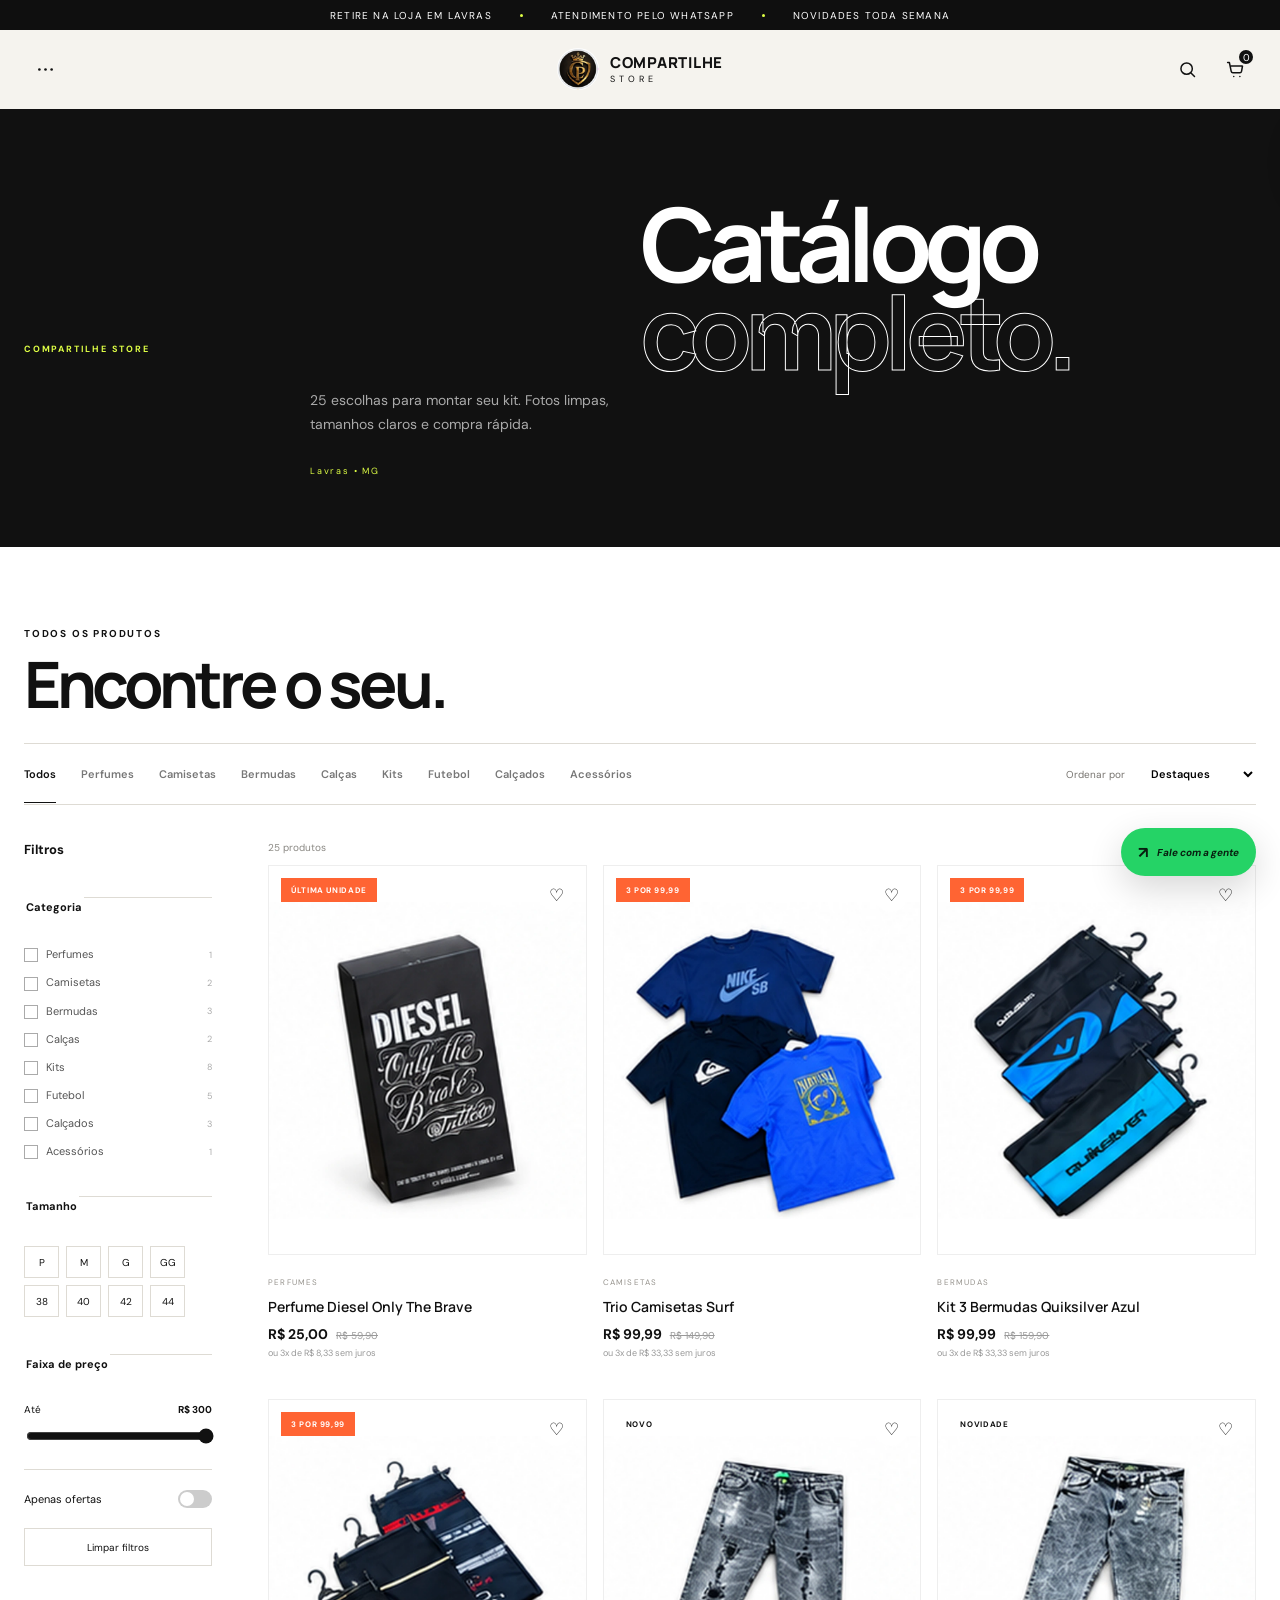
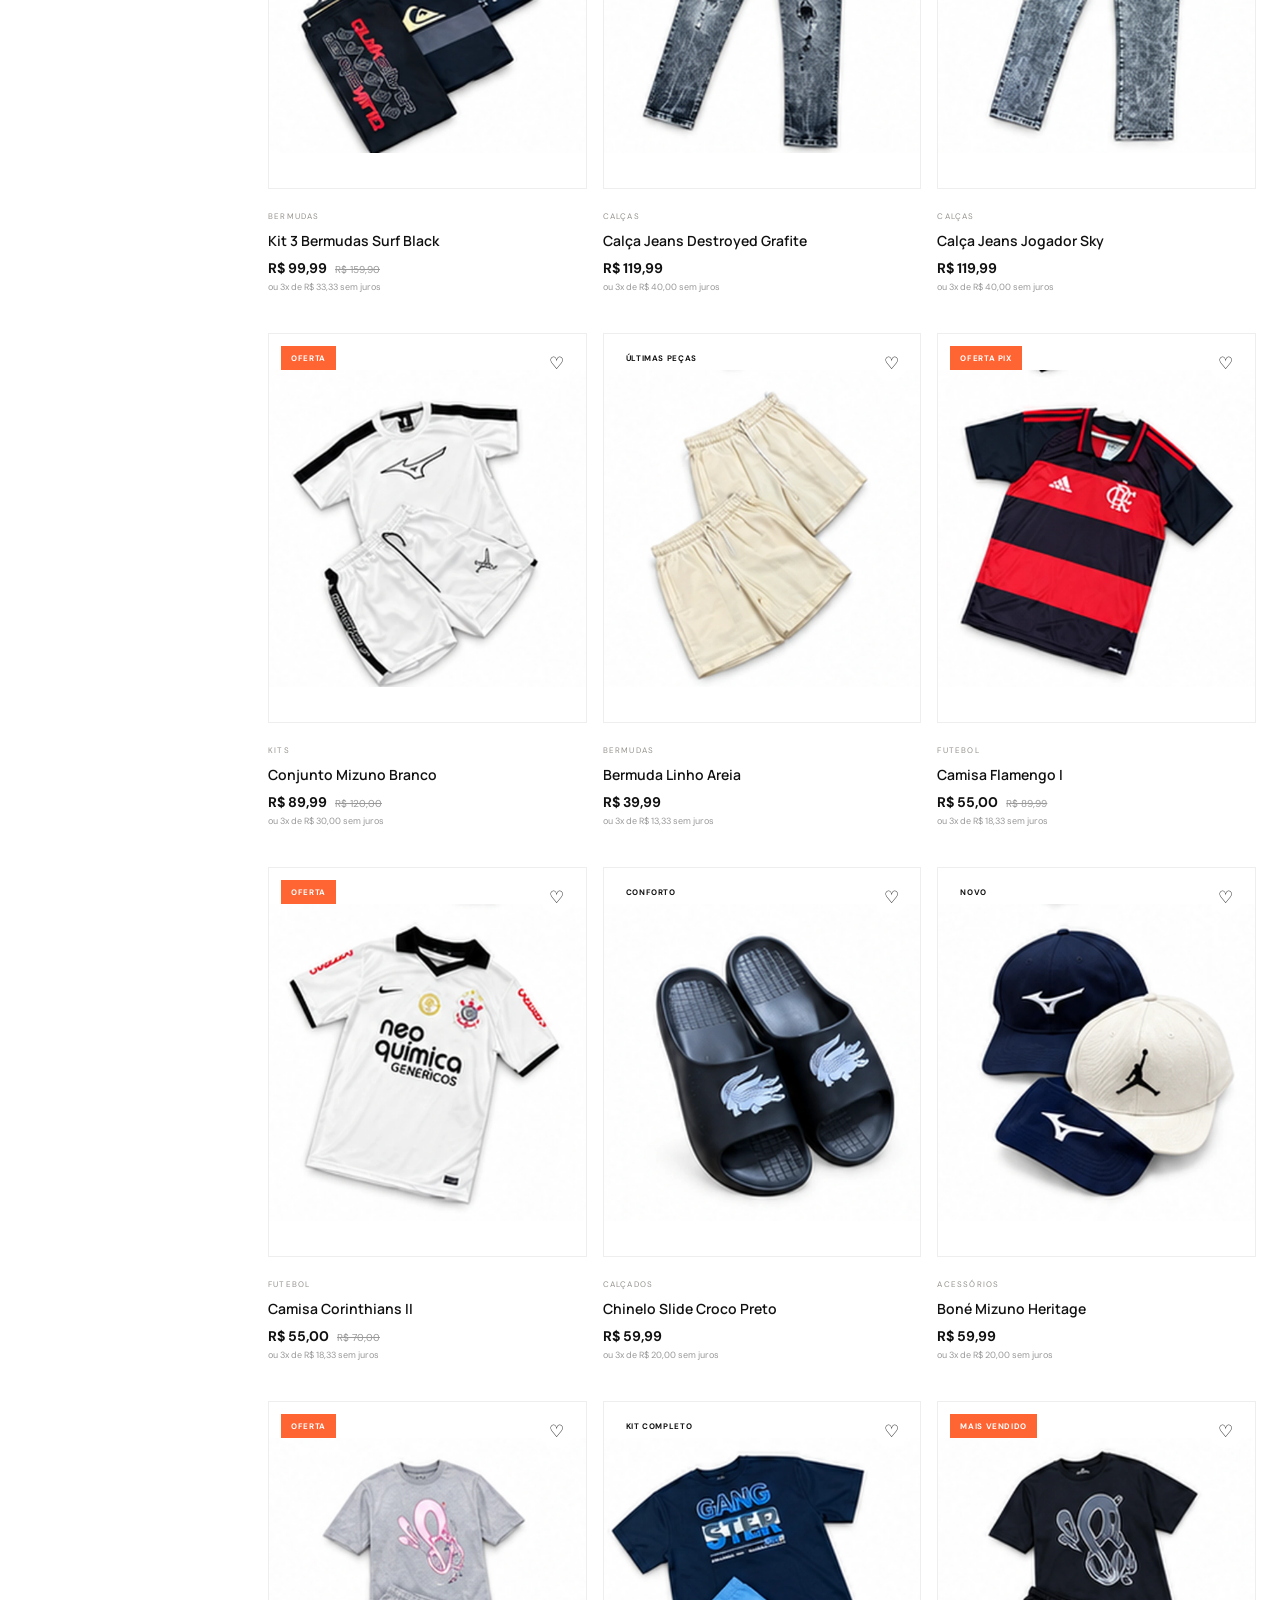
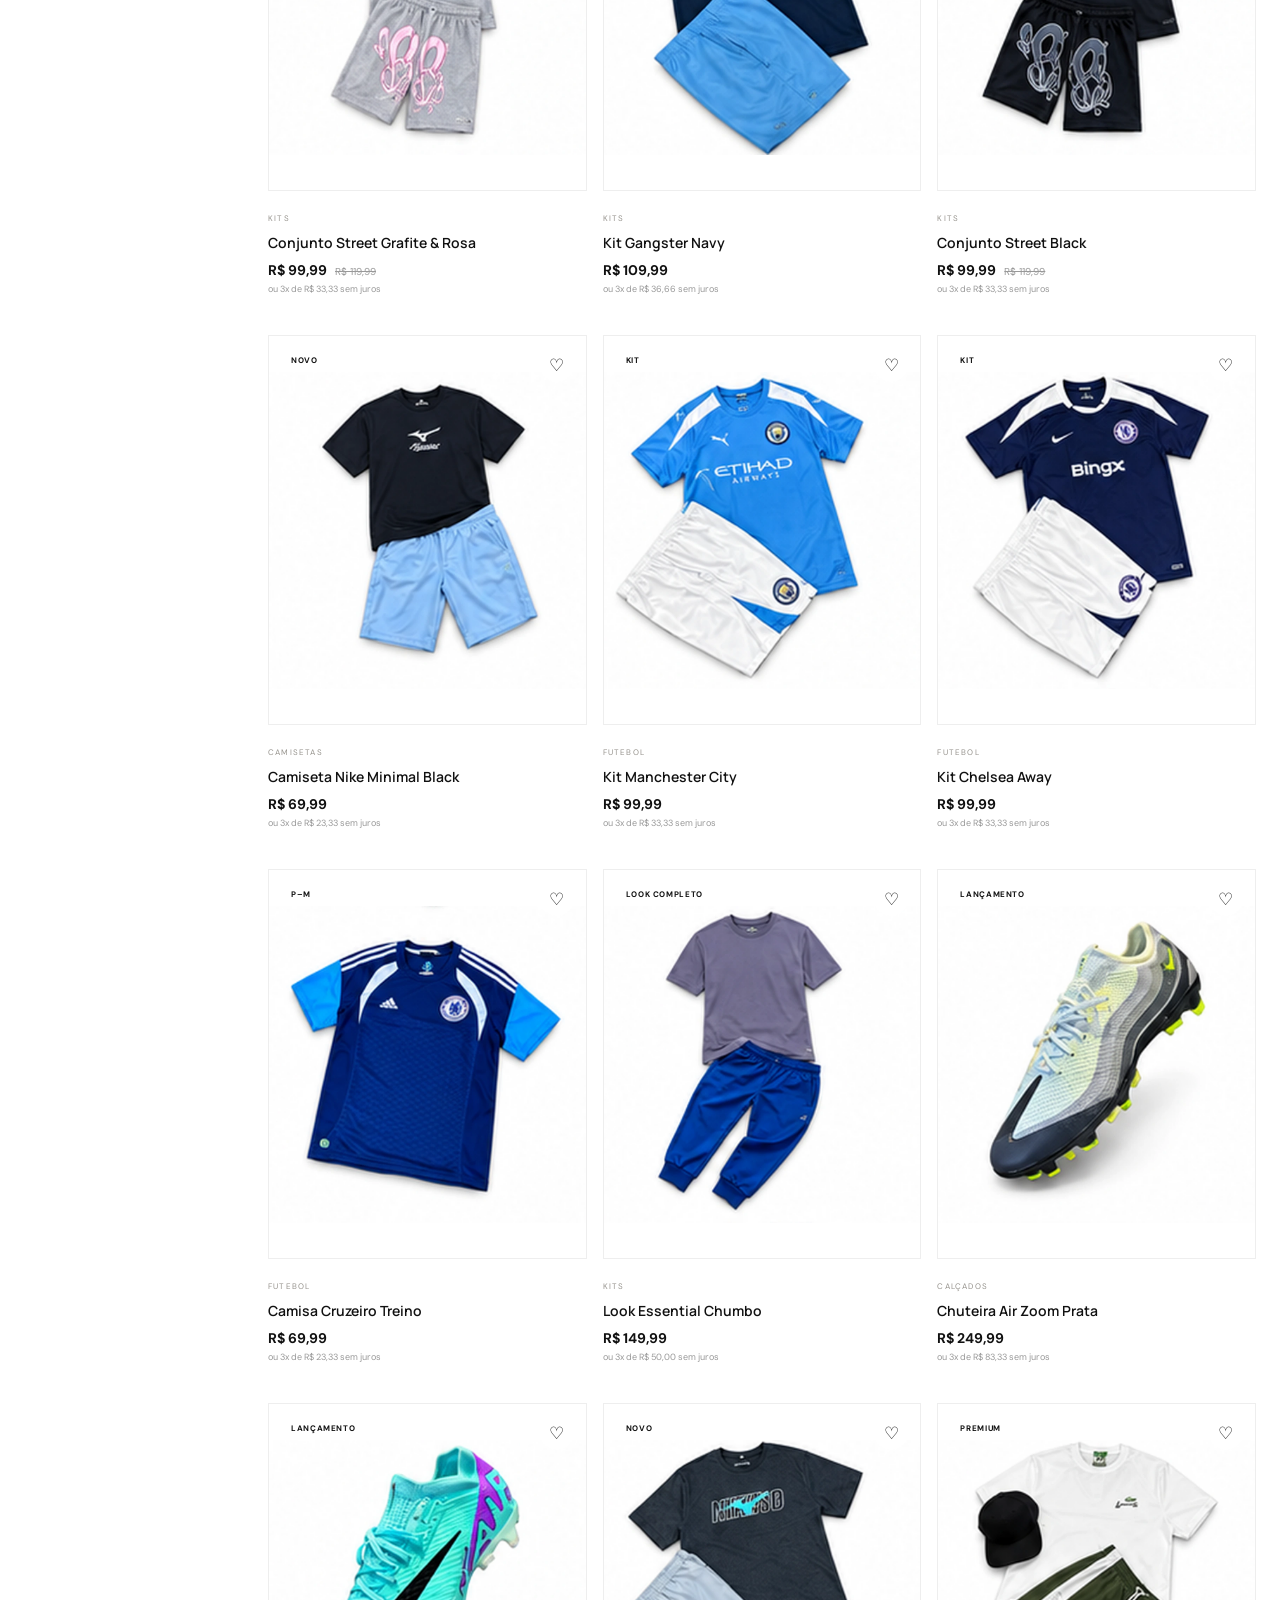
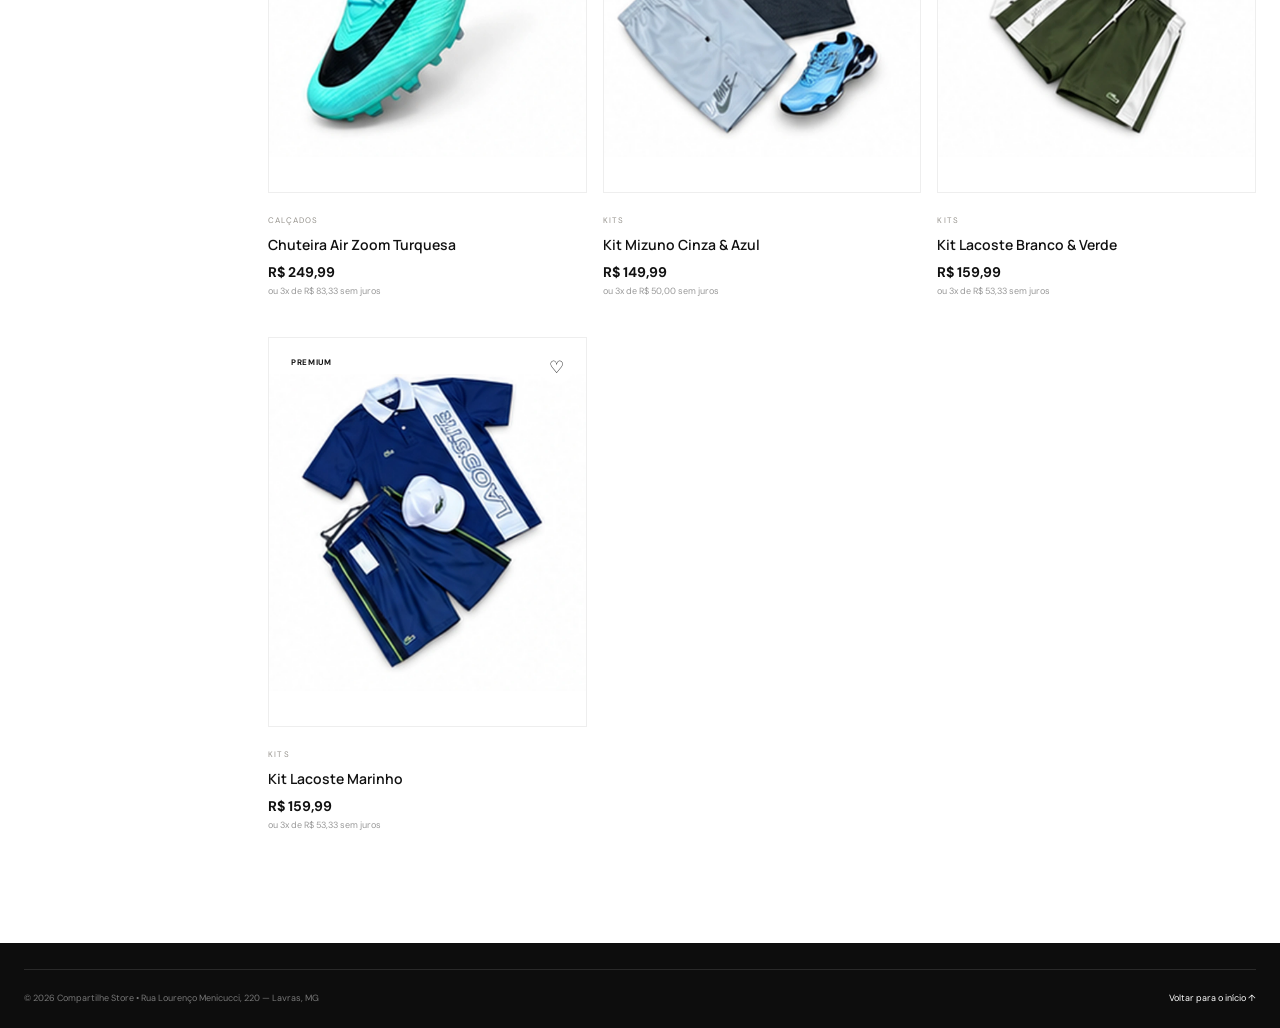
==== catalogo.html @ c838fae8 "Improve store category photography and checkout" ====
<!doctype html>
<html lang="pt-BR">
<head>
  <meta charset="UTF-8">
  <meta name="viewport" content="width=device-width, initial-scale=1.0">
  <meta name="description" content="Catálogo completo da Compartilhe Store — moda masculina em Lavras, MG.">
  <meta name="theme-color" content="#111111">
  <title>Catálogo — Compartilhe Store</title>
  <link rel="icon" href="assets/logo.webp">
  <link rel="stylesheet" href="styles.css">
  <link rel="stylesheet" href="pages.css">
</head>
<body class="catalog-page">
  <div class="announcement"><div class="shell announcement__inner"><span>Retire na loja em Lavras</span><i></i><span>Atendimento pelo WhatsApp</span><i></i><span>Novidades toda semana</span></div></div>
  <header class="site-header" id="inicio">
    <div class="shell nav">
      <button class="icon-btn menu-btn" id="menuBtn" aria-label="Abrir menu"><svg class="dots-icon" viewBox="0 0 24 24"><circle cx="5" cy="12" r="1.5"/><circle cx="12" cy="12" r="1.5"/><circle cx="19" cy="12" r="1.5"/></svg></button>
      <a class="brand" href="index.html" aria-label="Compartilhe Store — início"><img src="assets/logo.webp" alt=""><span><b>COMPARTILHE</b><small>STORE</small></span></a>
      <div class="nav-actions"><button class="icon-btn search-toggle" id="searchToggle" aria-label="Buscar"><svg viewBox="0 0 24 24"><circle cx="11" cy="11" r="6.5"/><path d="m16 16 4 4"/></svg></button><button class="icon-btn cart-toggle" id="cartToggle" aria-label="Abrir carrinho"><svg viewBox="0 0 24 24"><path d="M3 4h2l2.1 10.2a2 2 0 0 0 2 1.6h7.8a2 2 0 0 0 2-1.6L20 8H7M10 20h.01M17 20h.01"/></svg><span class="cart-count" id="cartCount">0</span></button></div>
    </div>
    <div class="search-panel" id="searchPanel"><div class="shell search-panel__inner"><svg viewBox="0 0 24 24"><circle cx="11" cy="11" r="6.5"/><path d="m16 16 4 4"/></svg><input id="globalSearch" type="search" placeholder="O que você procura?" autocomplete="off" aria-label="Buscar produtos"><button id="closeSearch" aria-label="Fechar busca">ESC</button></div></div>
  </header>

  <main>
    <section class="catalog-hero">
      <div class="shell"><span class="eyebrow">COMPARTILHE STORE</span><h1>Catálogo<br><em>completo.</em></h1><div><p>25 escolhas para montar seu kit. Fotos limpas, tamanhos claros e compra rápida.</p><span>Lavras • MG</span></div></div>
    </section>

    <section class="section catalog" id="produtos">
      <div class="shell">
        <div class="section-heading catalog-heading"><div><span class="eyebrow">TODOS OS PRODUTOS</span><h2>Encontre o seu.</h2></div><button class="filter-mobile" id="filterMobile"><span>☷</span> Filtrar</button></div>
        <div class="catalog-toolbar"><div class="category-tabs" id="categoryTabs" role="tablist" aria-label="Filtrar por categoria"></div><label class="sort-label">Ordenar por<select id="sortSelect"><option value="featured">Destaques</option><option value="newest">Mais recentes</option><option value="price-low">Menor preço</option><option value="price-high">Maior preço</option><option value="name">Nome A–Z</option></select></label></div>
        <div class="catalog-layout">
          <aside class="filters" id="filters"><div class="filters__head"><b>Filtros</b><button id="closeFilters">×</button></div><fieldset><legend>Categoria</legend><div id="categoryChecks"></div></fieldset><fieldset><legend>Tamanho</legend><div class="size-filters" id="sizeFilters"></div></fieldset><fieldset><legend>Faixa de preço</legend><div class="price-row"><span>Até</span><output id="priceOutput">R$ 300</output></div><input type="range" id="priceRange" min="40" max="300" value="300" step="10"></fieldset><label class="switch-row"><span>Apenas ofertas</span><input type="checkbox" id="saleOnly"><i></i></label><button class="clear-filters" id="clearFilters">Limpar filtros</button></aside>
          <div class="products-area"><div class="results-row"><span id="resultCount">0 produtos</span><span id="activeFilterText">Todos os produtos</span></div><div class="product-grid" id="productGrid"></div><div class="empty-state" id="emptyState" hidden><span>◇</span><h3>Nenhum produto encontrado</h3><p>Tente remover um filtro ou buscar outro termo.</p><button class="btn btn--dark" id="emptyClear">Limpar filtros</button></div></div>
        </div>
      </div>
    </section>
  </main>

  <footer class="footer footer--compact"><div class="shell footer__bottom"><span>© 2026 Compartilhe Store • Rua Lourenço Menicucci, 220 — Lavras, MG</span><a href="index.html">Voltar para o início ↑</a></div></footer>
  <a class="whatsapp-float" href="https://wa.me/message/FGE5K6V6CN2TH1" target="_blank" rel="noreferrer" aria-label="Falar no WhatsApp"><span>↗</span><em>Fale com a gente</em></a>
  <button class="mobile-cart-bar" id="mobileCartBar"><span><b id="mobileCartCount">0 itens</b><small>Ver carrinho</small></span><strong id="mobileCartTotal">R$ 0,00</strong></button>

  <div class="overlay" id="overlay"></div>
  <aside class="cart-drawer" id="cartDrawer" aria-label="Carrinho de compras" aria-hidden="true"><div class="drawer-head"><div><span class="eyebrow">SEU CARRINHO</span><h2>Quase lá.</h2></div><button id="closeCart" aria-label="Fechar carrinho">×</button></div><div class="cart-items" id="cartItems"></div><div class="cart-empty" id="cartEmpty"><span>◇</span><h3>Seu carrinho está vazio</h3><p>Descubra o que acabou de chegar.</p><button class="btn btn--dark" id="keepShopping">Ver produtos</button></div><div class="cart-footer" id="cartFooter"><div class="free-shipping"><span>✓</span><p><b>Retirada grátis disponível</b><small>Combine o horário pelo WhatsApp</small></p></div><div class="subtotal"><span>Subtotal</span><b id="cartSubtotal">R$ 0,00</b></div><small>Frete e prazo calculados no checkout.</small><button class="btn btn--whatsapp" id="checkoutButton">Ir para checkout seguro <span>→</span></button><button class="continue-shopping" id="continueShopping">Continuar comprando</button></div></aside>
  <section class="product-modal" id="productModal" role="dialog" aria-modal="true" aria-hidden="true" aria-labelledby="modalProductName"><button class="modal-close" id="modalClose" aria-label="Fechar">×</button><div class="modal-product-image"><img id="modalImage" src="" alt=""><span id="modalBadge"></span></div><div class="modal-product-info"><span class="eyebrow" id="modalCategory"></span><h2 id="modalProductName"></h2><div class="modal-rating">★★★★★ <span>5.0 • produto da loja</span></div><div class="modal-price"><b id="modalPrice"></b><del id="modalOldPrice"></del><span id="modalInstallments"></span></div><p id="modalDescription"></p><div class="option-block"><div><b>Escolha o tamanho</b><button id="sizeGuide">Guia de tamanhos</button></div><div class="size-options" id="modalSizes"></div></div><div class="modal-actions"><button class="btn btn--dark" id="modalAdd">Adicionar ao carrinho</button><button class="modal-whatsapp" id="modalWhatsapp" aria-label="Perguntar no WhatsApp">WA</button></div><div class="modal-benefits"><span>✓ Retirada na loja</span><span>◇ Compra segura</span></div></div></section>
  <nav class="mobile-menu" id="mobileMenu" aria-hidden="true"><div class="mobile-menu__head"><a class="brand" href="index.html"><img src="assets/logo.webp" alt=""><span><b>COMPARTILHE</b><small>STORE</small></span></a><button id="closeMenu">×</button></div><a href="index.html">Página inicial <span>→</span></a><a href="catalogo.html">Catálogo completo <span>→</span></a><a href="index.html#categorias">Categorias <span>→</span></a><a href="index.html#sobre">A loja <span>→</span></a><div><small>PRECISA DE AJUDA?</small><a href="https://wa.me/message/FGE5K6V6CN2TH1" target="_blank" rel="noreferrer">Chamar no WhatsApp ↗</a></div></nav>
  <div class="toast" id="toast" role="status" aria-live="polite"><span>✓</span><p><b>Produto adicionado</b><small id="toastText"></small></p></div>
  <script src="app.js"></script>
</body>
</html>
---- styles.css ----
@import url('https://fonts.googleapis.com/css2?family=DM+Sans:wght@400;500;600;700&family=Manrope:wght@400;500;600;700;800&display=swap');

:root{--ink:#111;--paper:#f5f3ee;--white:#fff;--muted:#77746f;--line:#dedbd4;--lime:#dfff45;--green:#173e2b;--orange:#ff6433;--radius:2px;--shell:min(1280px,calc(100% - 48px));--font:'DM Sans',Arial,sans-serif;--display:'Manrope',Arial,sans-serif}
*{box-sizing:border-box}html{scroll-behavior:smooth;scroll-padding-top:90px}body{margin:0;background:var(--paper);color:var(--ink);font-family:var(--font);-webkit-font-smoothing:antialiased}body.locked{overflow:hidden}button,input,select{font:inherit}button,a{color:inherit}button{cursor:pointer}.shell{width:var(--shell);margin-inline:auto}.announcement{height:30px;background:#0f0f0f;color:#fff;font-size:10px;letter-spacing:.12em;text-transform:uppercase}.announcement__inner{height:100%;display:flex;justify-content:center;align-items:center;gap:28px}.announcement i{width:3px;height:3px;border-radius:50%;background:var(--lime)}.site-header{position:sticky;top:0;z-index:40;background:rgba(245,243,238,.95);backdrop-filter:blur(16px);border-bottom:1px solid transparent;transition:.25s}.site-header.scrolled{border-color:var(--line)}.nav{height:78px;display:grid;grid-template-columns:auto 1fr auto;align-items:center;gap:50px}.brand{display:flex;align-items:center;gap:11px;text-decoration:none}.brand img{width:42px;height:42px;border-radius:50%;object-fit:cover}.brand span{display:flex;flex-direction:column;line-height:1}.brand b{font:800 15px/1 var(--display);letter-spacing:.05em}.brand small{font-size:9px;letter-spacing:.45em;margin-top:5px}.desktop-nav{display:flex;justify-content:center;gap:38px}.desktop-nav a{font-size:13px;font-weight:600;text-decoration:none;position:relative}.desktop-nav a:after{content:"";position:absolute;left:0;right:100%;bottom:-8px;height:1px;background:var(--ink);transition:.2s}.desktop-nav a:hover:after{right:0}.nav-actions{display:flex;gap:6px}.icon-btn{width:42px;height:42px;display:grid;place-items:center;border:0;background:transparent;position:relative}.icon-btn svg,.search-panel svg{width:21px;height:21px;fill:none;stroke:currentColor;stroke-width:1.7;stroke-linecap:round;stroke-linejoin:round}.menu-btn{display:none}.cart-count{position:absolute;right:1px;top:0;min-width:18px;height:18px;border-radius:50%;background:var(--ink);color:#fff;font-size:10px;display:grid;place-items:center;border:2px solid var(--paper)}.search-panel{position:absolute;top:100%;left:0;right:0;background:var(--paper);border-block:1px solid var(--line);transform:translateY(-15px);opacity:0;visibility:hidden;transition:.2s}.search-panel.open{transform:none;opacity:1;visibility:visible}.search-panel__inner{height:76px;display:flex;align-items:center;gap:16px}.search-panel input{flex:1;border:0;background:transparent;font:500 18px var(--display);outline:0}.search-panel button{border:0;background:transparent;color:var(--muted);font-size:10px}.hero{min-height:690px;padding:56px 0 64px;overflow:hidden}.hero__grid{display:grid;grid-template-columns:.9fr 1.1fr;align-items:center;min-height:570px;gap:72px}.eyebrow{display:block;font-size:10px;font-weight:700;letter-spacing:.18em;text-transform:uppercase;margin-bottom:20px}.hero h1,.section-heading h2,.promo-card h2,.editorial h2,.faq-intro h2,.newsletter h2{font:700 clamp(48px,6vw,88px)/.93 var(--display);letter-spacing:-.065em;margin:0}.hero h1 em,.editorial h2 em{font-style:normal;color:transparent;-webkit-text-stroke:1.5px var(--ink)}.hero__copy>p{font-size:17px;line-height:1.65;max-width:470px;color:#53514c;margin:30px 0}.hero__actions{display:flex;align-items:center;gap:28px}.btn{min-height:52px;border:0;padding:0 24px;display:inline-flex;align-items:center;justify-content:center;gap:22px;text-decoration:none;font-size:12px;font-weight:700;letter-spacing:.04em}.btn--dark{background:var(--ink);color:#fff}.btn--dark:hover{background:#2c2c2c}.btn--light{background:#fff;color:var(--ink)}.text-link{font-size:12px;font-weight:700;text-decoration:none;border-bottom:1px solid var(--ink);padding-bottom:4px}.text-link span{margin-left:12px}.hero__proof{display:flex;align-items:center;gap:14px;margin-top:42px}.avatars{display:flex}.avatars span{width:34px;height:34px;border-radius:50%;background:#222;color:#fff;border:2px solid var(--paper);margin-left:-8px;display:grid;place-items:center;font-size:8px}.avatars span:first-child{margin:0;background:#687d56}.avatars span:nth-child(2){background:#ae6d54}.hero__proof>div:last-child{display:flex;flex-direction:column}.hero__proof b{font-size:11px}.hero__proof small{font-size:10px;color:var(--muted);margin-top:3px}.hero__visual{height:570px;position:relative;background:#d9d5cc}.hero__image{position:absolute;inset:0;overflow:hidden}.hero__image:after{content:"";position:absolute;inset:0;background:linear-gradient(90deg,transparent 60%,rgba(0,0,0,.16))}.hero__image img{width:100%;height:100%;object-fit:cover;object-position:center 25%;transition:transform .7s}.hero__visual:hover img{transform:scale(1.025)}.hero__tag{position:absolute;top:25px;left:-32px;background:var(--lime);width:124px;height:124px;border-radius:50%;display:flex;flex-direction:column;justify-content:center;align-items:center;transform:rotate(-8deg);text-align:center}.hero__tag span{font-size:9px;text-transform:uppercase}.hero__tag b{font:800 12px/1.05 var(--display);margin-top:7px}.hero__card{position:absolute;right:-30px;bottom:38px;width:235px;padding:22px;background:rgba(17,17,17,.93);color:#fff;display:flex;flex-direction:column}.hero__card>span{font-size:8px;letter-spacing:.16em;color:var(--lime)}.hero__card b{font:700 16px var(--display);margin:11px 0 5px}.hero__card small{color:#aaa;font-size:10px}.hero__card button{border:0;background:transparent;color:#fff;text-align:left;padding:16px 0 0;font-size:10px}.hero__index{position:absolute;right:20px;top:25px;color:#fff;font-size:9px;letter-spacing:.12em}.benefits{background:#fff;border-block:1px solid var(--line)}.benefits__grid{display:grid;grid-template-columns:repeat(4,1fr)}.benefits article{display:flex;gap:14px;align-items:center;padding:25px 22px;border-right:1px solid var(--line)}.benefits article:first-child{border-left:1px solid var(--line)}.benefit-icon{width:34px;height:34px;border:1px solid #bbb;display:grid;place-items:center;border-radius:50%;font-size:13px}.benefits article div{display:flex;flex-direction:column}.benefits b{font-size:11px}.benefits small{font-size:10px;color:var(--muted);margin-top:4px}.section{padding:112px 0}.section-heading{display:flex;align-items:end;justify-content:space-between;margin-bottom:46px}.section-heading h2{font-size:clamp(44px,5vw,72px)}.section-heading .eyebrow{margin-bottom:14px}.section-heading>p{max-width:300px;color:var(--muted);font-size:13px;line-height:1.6}.category-grid{display:grid;grid-template-columns:1.35fr 1fr;grid-template-rows:290px 290px;gap:16px}.category-card{position:relative;border:0;padding:0;overflow:hidden;text-align:left;background:#ddd}.category-card--large{grid-row:1/3}.category-card:after{content:"";position:absolute;inset:0;background:linear-gradient(0deg,rgba(0,0,0,.65),transparent 58%)}.category-card img{width:100%;height:100%;object-fit:cover;transition:transform .6s}.category-card--large img{object-position:center 58%}.category-card:hover img{transform:scale(1.04)}.category-card span{position:absolute;z-index:1;left:26px;right:26px;bottom:24px;color:#fff;display:grid;grid-template-columns:1fr auto;align-items:end}.category-card small{grid-column:1/-1;font-size:9px;letter-spacing:.18em;margin-bottom:10px}.category-card b{font:700 25px var(--display);letter-spacing:-.04em}.category-card em{font-style:normal;font-size:10px;border-bottom:1px solid #fff;padding-bottom:3px}.catalog{background:#fff}.catalog-heading{margin-bottom:30px}.filter-mobile{display:none}.catalog-toolbar{display:flex;align-items:center;justify-content:space-between;border-block:1px solid var(--line);min-height:62px}.category-tabs{display:flex;gap:25px;overflow:auto}.category-tabs button{border:0;background:transparent;font-size:11px;font-weight:600;padding:22px 0;white-space:nowrap;position:relative;color:#777}.category-tabs button.active{color:var(--ink)}.category-tabs button.active:after{content:"";position:absolute;left:0;right:0;bottom:-1px;height:2px;background:var(--ink)}.sort-label{display:flex;align-items:center;gap:12px;font-size:10px;color:var(--muted);white-space:nowrap}.sort-label select{border:0;background:transparent;font-size:11px;font-weight:600;outline:0;padding:10px}.catalog-layout{display:grid;grid-template-columns:210px 1fr;gap:34px;margin-top:36px}.filters{padding-right:22px}.filters__head{display:flex;justify-content:space-between;align-items:center;margin-bottom:22px;font-size:13px}.filters__head button{display:none}.filters fieldset{border:0;border-top:1px solid var(--line);padding:20px 0;margin:0}.filters legend{padding-top:20px;font-size:11px;font-weight:700}.check-row{display:flex;align-items:center;justify-content:space-between;margin-top:13px;font-size:11px;color:#555;cursor:pointer}.check-row span:last-child{font-size:9px;color:#aaa}.check-row input{appearance:none;width:14px;height:14px;border:1px solid #aaa;margin:0 8px 0 0;vertical-align:middle;position:relative}.check-row input:checked{background:var(--ink);border-color:var(--ink)}.check-row input:checked:after{content:"✓";color:#fff;font-size:9px;position:absolute;left:2px;top:-1px}.size-filters{display:flex;flex-wrap:wrap;gap:7px;margin-top:13px}.size-filters button{width:35px;height:32px;border:1px solid var(--line);background:#fff;font-size:10px}.size-filters button.active{background:var(--ink);color:#fff;border-color:var(--ink)}.price-row{display:flex;justify-content:space-between;margin:12px 0 10px;font-size:10px}.price-row output{font-weight:700}.filters input[type=range]{width:100%;accent-color:var(--ink)}.switch-row{border-top:1px solid var(--line);padding:20px 0;display:flex;justify-content:space-between;align-items:center;font-size:11px}.switch-row input{display:none}.switch-row i{width:34px;height:18px;background:#ccc;border-radius:20px;position:relative;transition:.2s}.switch-row i:after{content:"";width:14px;height:14px;background:#fff;border-radius:50%;position:absolute;top:2px;left:2px;transition:.2s}.switch-row input:checked+i{background:var(--ink)}.switch-row input:checked+i:after{left:18px}.clear-filters{width:100%;height:38px;border:1px solid var(--line);background:#fff;font-size:10px}.results-row{height:24px;display:flex;justify-content:space-between;color:#8a8883;font-size:10px}.product-grid{display:grid;grid-template-columns:repeat(3,1fr);gap:40px 16px}.product-card{min-width:0}.product-media{height:390px;background:#eceae4;position:relative;overflow:hidden}.product-media img{width:100%;height:100%;object-fit:cover;transition:transform .55s}.product-card:hover .product-media img{transform:scale(1.035)}.product-badge{position:absolute;left:12px;top:12px;background:#fff;padding:7px 10px;font-size:8px;font-weight:700;letter-spacing:.08em}.product-badge.sale{background:var(--orange);color:#fff}.wishlist{position:absolute;right:12px;top:12px;width:34px;height:34px;border-radius:50%;border:0;background:rgba(255,255,255,.92);font-size:17px}.wishlist.active{background:var(--ink);color:#fff}.quick-add{position:absolute;left:12px;right:12px;bottom:12px;height:42px;border:0;background:rgba(17,17,17,.94);color:#fff;font-size:10px;font-weight:700;transform:translateY(60px);transition:.25s}.product-card:hover .quick-add,.quick-add:focus{transform:none}.product-info{padding-top:14px}.product-category{font-size:8px;letter-spacing:.15em;color:#96938d;text-transform:uppercase}.product-name{font:600 14px var(--display);margin:7px 0 9px}.product-price{display:flex;align-items:baseline;gap:8px}.product-price b{font-size:14px}.product-price del{font-size:10px;color:#999}.product-installments{display:block;color:#999;font-size:9px;margin-top:4px}.empty-state{text-align:center;padding:80px 20px}.empty-state>span{font-size:38px}.empty-state h3{font:700 24px var(--display);margin:15px 0 7px}.empty-state p{font-size:12px;color:var(--muted);margin-bottom:22px}.promo-section{background:#fff;padding:0 0 112px}.promo-card{min-height:540px;background:var(--green);color:#fff;display:grid;grid-template-columns:1.15fr .85fr;position:relative;overflow:hidden}.promo-card__image{overflow:hidden}.promo-card__image img{width:100%;height:100%;object-fit:cover;object-position:center 44%;filter:saturate(.85)}.promo-card__copy{padding:65px 55px;display:flex;flex-direction:column;align-items:flex-start;justify-content:center}.promo-card h2{font-size:66px}.promo-card__copy p{font-size:14px;line-height:1.6;color:#cad4cc;max-width:340px;margin:24px 0 28px}.promo-card__copy strong{color:#fff}.promo-card__stamp{position:absolute;right:35px;top:30px;width:118px;height:118px;border:1px solid rgba(255,255,255,.4);border-radius:50%;display:flex;align-items:center;justify-content:center;gap:6px;transform:rotate(9deg)}.promo-card__stamp b{font:800 44px var(--display)}.promo-card__stamp span{font-size:10px;font-weight:700;line-height:1.1}.editorial{background:var(--paper)}.editorial__grid{display:grid;grid-template-columns:1.05fr .95fr;gap:90px;align-items:center}.editorial__image{height:640px;position:relative}.editorial__image img{width:100%;height:100%;object-fit:cover}.editorial__image span{position:absolute;right:-30px;top:50%;background:var(--lime);font-size:9px;letter-spacing:.18em;padding:17px 25px;transform:rotate(90deg)}.editorial__copy{max-width:470px}.editorial h2{font-size:70px}.editorial__copy p{font-size:14px;line-height:1.8;color:#64615c;margin:28px 0 0}.editorial__copy .text-link{display:inline-block;margin-top:32px}.social-proof{background:#111;color:#fff;padding:110px 0}.section-heading--center{display:block;text-align:center}.section-heading--center h2{font-size:58px}.reviews{display:grid;grid-template-columns:repeat(3,1fr);gap:14px}.review{background:#eeeae2;color:#111;padding:34px;min-height:275px;display:flex;flex-direction:column;justify-content:space-between}.review--dark{background:#202020;color:#fff;border:1px solid #393939}.stars{font-size:11px;letter-spacing:.15em}.review p{font:500 17px/1.6 var(--display);letter-spacing:-.02em}.review>div:last-child{display:flex;align-items:center;gap:12px}.review>div:last-child>span{width:35px;height:35px;border-radius:50%;background:var(--lime);color:#111;display:grid;place-items:center;font-size:9px}.review b{font-size:10px;display:flex;flex-direction:column}.review small{font-weight:400;color:#888;margin-top:4px}.faq-grid{display:grid;grid-template-columns:.7fr 1.3fr;gap:120px}.faq-intro h2{font-size:58px}.faq-intro>p{font-size:13px;line-height:1.7;color:var(--muted);max-width:280px;margin:24px 0}.accordion details{border-top:1px solid var(--line);padding:0}.accordion details:last-child{border-bottom:1px solid var(--line)}.accordion summary{list-style:none;padding:23px 0;display:flex;justify-content:space-between;font:600 14px var(--display);cursor:pointer}.accordion summary::-webkit-details-marker{display:none}.accordion summary span{font-size:20px;font-weight:400;transition:.2s}.accordion details[open] summary span{transform:rotate(45deg)}.accordion p{margin:-5px 40px 24px 0;font-size:12px;line-height:1.75;color:var(--muted)}.newsletter{background:var(--lime);padding:72px 0}.newsletter__inner{display:grid;grid-template-columns:1fr 1fr;gap:120px;align-items:center}.newsletter h2{font-size:48px}.newsletter form label{font-size:10px;font-weight:700}.newsletter form>div{display:flex;border-bottom:1px solid var(--ink);margin-top:8px}.newsletter input{border:0;background:transparent;outline:0;flex:1;padding:15px 0;font-size:15px}.newsletter form button{border:0;background:transparent;font-size:24px}.newsletter form>small{font-size:9px;display:block;margin-top:11px}.footer{background:#0d0d0d;color:#fff;padding:75px 0 24px}.footer__grid{display:grid;grid-template-columns:1.6fr repeat(3,1fr);gap:60px}.brand--footer img{width:46px;height:46px}.footer__brand>p,.footer__grid>div>p{font-size:11px;line-height:1.7;color:#888;margin:22px 0}.social-links{display:flex;gap:8px}.social-links a{width:34px;height:34px;border:1px solid #444;border-radius:50%;display:grid;place-items:center;font-size:9px;text-decoration:none}.footer__grid>div:not(:first-child){display:flex;flex-direction:column;gap:13px}.footer__grid>div>b{font-size:9px;letter-spacing:.15em;color:#8e8e8e;margin-bottom:10px}.footer__grid>div>a{font-size:11px;color:#ddd;text-decoration:none}.footer-map{color:var(--lime)!important}.footer__bottom{border-top:1px solid #292929;margin-top:60px;padding-top:22px;display:flex;justify-content:space-between;font-size:9px;color:#777}.whatsapp-float{position:fixed;z-index:25;right:24px;bottom:24px;background:#25d366;color:#081f10;height:48px;border-radius:30px;text-decoration:none;display:flex;align-items:center;gap:9px;padding:0 17px;font-size:10px;font-weight:700;box-shadow:0 12px 35px rgba(0,0,0,.16)}.whatsapp-float span{font-size:16px}.mobile-cart-bar{display:none}.overlay{position:fixed;inset:0;background:rgba(0,0,0,.48);z-index:60;opacity:0;visibility:hidden;transition:.25s}.overlay.open{opacity:1;visibility:visible}.cart-drawer{position:fixed;right:0;top:0;bottom:0;width:min(450px,100%);background:var(--paper);z-index:70;transform:translateX(100%);transition:.35s ease;display:flex;flex-direction:column}.cart-drawer.open{transform:none}.drawer-head{padding:28px 30px;border-bottom:1px solid var(--line);display:flex;justify-content:space-between;align-items:start}.drawer-head .eyebrow{margin-bottom:8px}.drawer-head h2{font:700 30px var(--display);margin:0;letter-spacing:-.05em}.drawer-head button,.modal-close,.mobile-menu__head button{border:0;background:transparent;font-size:28px;font-weight:300}.cart-items{padding:10px 28px;overflow:auto;flex:1}.cart-item{display:grid;grid-template-columns:80px 1fr auto;gap:14px;padding:18px 0;border-bottom:1px solid var(--line)}.cart-item img{width:80px;height:100px;object-fit:cover}.cart-item-info{display:flex;flex-direction:column;align-items:flex-start}.cart-item-info b{font:600 12px var(--display)}.cart-item-info small{font-size:9px;color:var(--muted);margin:5px 0 12px}.qty{display:flex;border:1px solid var(--line);height:29px}.qty button{width:28px;border:0;background:transparent}.qty span{width:22px;display:grid;place-items:center;font-size:9px}.cart-item-price{display:flex;flex-direction:column;justify-content:space-between;align-items:end}.cart-item-price b{font-size:11px}.cart-item-price button{border:0;background:transparent;color:#999;font-size:9px;text-decoration:underline}.cart-footer{border-top:1px solid var(--line);padding:22px 28px}.free-shipping{display:flex;gap:10px;align-items:center;background:#e9eee8;padding:11px;margin-bottom:18px}.free-shipping>span{width:25px;height:25px;background:var(--green);color:#fff;border-radius:50%;display:grid;place-items:center;font-size:10px}.free-shipping p{margin:0;display:flex;flex-direction:column}.free-shipping b{font-size:9px}.free-shipping small{font-size:8px!important;margin-top:2px}.subtotal{display:flex;justify-content:space-between;align-items:center}.subtotal span{font-size:12px}.subtotal b{font:700 20px var(--display)}.cart-footer>small{display:block;color:#888;font-size:8px;margin:8px 0 16px}.btn--whatsapp{width:100%;background:#25d366;color:#0c2815}.continue-shopping{border:0;background:transparent;width:100%;padding:14px;font-size:9px;text-decoration:underline}.cart-empty{margin:auto;text-align:center;padding:40px}.cart-empty>span{font-size:40px}.cart-empty h3{font:700 22px var(--display);margin:18px 0 8px}.cart-empty p{font-size:11px;color:var(--muted);margin-bottom:22px}.cart-empty[hidden],.cart-footer[hidden]{display:none}.product-modal{position:fixed;z-index:75;left:50%;top:50%;width:min(940px,calc(100% - 40px));height:min(650px,calc(100vh - 40px));background:#fff;transform:translate(-50%,-46%) scale(.97);opacity:0;visibility:hidden;transition:.3s;display:grid;grid-template-columns:1.08fr .92fr;overflow:auto}.product-modal.open{transform:translate(-50%,-50%) scale(1);opacity:1;visibility:visible}.modal-close{position:absolute;right:14px;top:10px;z-index:2}.modal-product-image{position:relative;min-height:520px;background:#eee;overflow:hidden}.modal-product-image img{width:100%;height:100%;object-fit:cover}.modal-product-image>span{position:absolute;left:18px;top:18px;background:var(--orange);color:#fff;padding:8px 12px;font-size:8px;font-weight:700}.modal-product-info{padding:48px 40px;overflow:auto}.modal-product-info h2{font:700 32px/1.1 var(--display);letter-spacing:-.04em;margin:0 0 12px}.modal-rating{font-size:9px;letter-spacing:.1em}.modal-rating span{color:var(--muted);letter-spacing:0;margin-left:6px}.modal-price{margin:20px 0}.modal-price b{font:700 24px var(--display)}.modal-price del{font-size:11px;color:#999;margin-left:8px}.modal-price span{display:block;font-size:9px;color:#888;margin-top:4px}.modal-product-info>p{font-size:12px;line-height:1.65;color:#666}.option-block{border-top:1px solid var(--line);padding-top:20px;margin-top:22px}.option-block>div:first-child{display:flex;justify-content:space-between;font-size:10px}.option-block button{border:0;background:transparent;font-size:9px;text-decoration:underline}.size-options{display:flex;gap:7px;margin-top:12px}.size-options button{width:42px;height:38px;border:1px solid var(--line);background:#fff;text-decoration:none}.size-options button.active{background:var(--ink);color:#fff}.modal-actions{display:grid;grid-template-columns:1fr 48px;gap:8px;margin-top:25px}.modal-whatsapp{border:1px solid var(--line);background:#fff;font-size:9px}.modal-benefits{display:flex;justify-content:space-between;border-top:1px solid var(--line);margin-top:22px;padding-top:18px;font-size:8px;color:#777}.mobile-menu{display:none}.toast{position:fixed;z-index:90;top:120px;right:24px;background:#fff;padding:14px 18px;box-shadow:0 15px 45px rgba(0,0,0,.16);display:flex;align-items:center;gap:12px;transform:translateX(130%);transition:.3s}.toast.show{transform:none}.toast>span{width:28px;height:28px;background:var(--lime);border-radius:50%;display:grid;place-items:center}.toast p{margin:0;display:flex;flex-direction:column}.toast b{font-size:10px}.toast small{font-size:9px;color:#777;margin-top:3px}.reveal{opacity:0;transform:translateY(20px);transition:opacity .6s,transform .6s}.reveal.visible{opacity:1;transform:none}

@media(max-width:1050px){:root{--shell:min(100% - 32px,900px)}.hero__grid{gap:35px}.hero__card{right:16px}.desktop-nav{gap:22px}.product-grid{grid-template-columns:repeat(2,1fr)}.product-media{height:440px}.category-grid{grid-template-rows:240px 240px}.editorial__grid{gap:55px}.faq-grid{gap:60px}.footer__grid{grid-template-columns:1.3fr repeat(3,1fr);gap:30px}}
@media(max-width:760px){:root{--shell:calc(100% - 28px)}.announcement__inner span:nth-of-type(n+2),.announcement i{display:none}.nav{height:66px;grid-template-columns:auto 1fr auto;gap:10px}.menu-btn{display:grid}.brand{justify-self:center}.brand img{width:36px;height:36px}.brand b{font-size:12px}.brand small{font-size:7px}.desktop-nav,.search-toggle{display:none}.hero{padding:30px 0 38px}.hero__grid{grid-template-columns:1fr;gap:36px}.hero__copy{padding-top:12px}.hero h1{font-size:55px}.hero__copy>p{font-size:14px;margin:22px 0}.hero__actions{align-items:flex-start;flex-direction:column;gap:18px}.hero__proof{margin-top:28px}.hero__visual{height:500px}.hero__tag{left:-7px;top:18px;width:100px;height:100px}.hero__card{right:12px;bottom:15px;width:205px}.benefits__grid{grid-template-columns:1fr 1fr}.benefits article:nth-child(n){border:0;border-bottom:1px solid var(--line);padding:17px 8px}.benefits article:nth-child(odd){border-right:1px solid var(--line)}.benefits b{font-size:9px}.benefits small{font-size:8px}.section{padding:75px 0}.section-heading{display:block;margin-bottom:30px}.section-heading h2{font-size:46px}.section-heading>p{margin-top:12px}.category-grid{display:flex;overflow:auto;scroll-snap-type:x mandatory;margin-right:-14px;padding-right:14px}.category-card,.category-card--large{min-width:82vw;height:470px;scroll-snap-align:start}.category-card span{grid-template-columns:1fr}.category-card em{margin-top:13px;width:max-content}.catalog-heading{display:flex}.filter-mobile{display:block;border:1px solid var(--line);background:#fff;padding:0 14px;height:38px;font-size:10px}.catalog-toolbar{display:block}.category-tabs{gap:20px}.sort-label{justify-content:space-between;border-top:1px solid var(--line);height:48px}.catalog-layout{display:block;margin-top:24px}.filters{position:fixed;left:0;top:0;bottom:0;width:min(360px,90%);background:#fff;z-index:80;padding:24px;transform:translateX(-100%);transition:.3s;overflow:auto}.filters.open{transform:none}.filters__head button{display:block;border:0;background:transparent;font-size:24px}.product-grid{grid-template-columns:repeat(2,1fr);gap:28px 9px}.product-media{height:250px}.quick-add{transform:none;height:36px;font-size:9px}.product-name{font-size:12px}.promo-section{padding-bottom:75px}.promo-card{grid-template-columns:1fr;min-height:0}.promo-card__image{height:380px}.promo-card__copy{padding:45px 28px}.promo-card h2{font-size:52px}.promo-card__stamp{width:90px;height:90px;right:18px;top:18px}.promo-card__stamp b{font-size:34px}.editorial__grid{grid-template-columns:1fr;gap:42px}.editorial__image{height:520px}.editorial__image span{right:-22px}.editorial h2{font-size:54px}.social-proof{padding:75px 0}.section-heading--center h2{font-size:42px}.reviews{display:flex;overflow:auto;scroll-snap-type:x mandatory}.review{min-width:85vw;scroll-snap-align:start}.faq-grid{grid-template-columns:1fr;gap:40px}.newsletter{padding:60px 0}.newsletter__inner{grid-template-columns:1fr;gap:38px}.newsletter h2{font-size:40px}.footer__grid{grid-template-columns:1fr 1fr;gap:45px 20px}.footer__brand{grid-column:1/-1}.footer__bottom{display:block;line-height:2}.whatsapp-float{bottom:82px;right:14px;width:46px;padding:0;justify-content:center}.whatsapp-float em{display:none}.mobile-cart-bar{position:fixed;display:flex;z-index:35;left:12px;right:12px;bottom:12px;height:58px;border:0;background:var(--ink);color:#fff;padding:0 18px;justify-content:space-between;align-items:center;box-shadow:0 10px 30px rgba(0,0,0,.2);transform:translateY(90px);transition:.25s}.mobile-cart-bar.show{transform:none}.mobile-cart-bar>span{display:flex;flex-direction:column;align-items:flex-start}.mobile-cart-bar b{font-size:10px}.mobile-cart-bar small{font-size:8px;color:#aaa}.mobile-cart-bar strong{font-size:12px}.product-modal{width:calc(100% - 18px);height:calc(100vh - 18px);grid-template-columns:1fr}.modal-product-image{min-height:55vh}.modal-product-info{padding:32px 22px}.modal-product-info h2{font-size:27px}.mobile-menu{position:fixed;display:flex;flex-direction:column;left:0;top:0;bottom:0;width:min(360px,90%);background:var(--paper);z-index:75;padding:22px;transform:translateX(-100%);transition:.3s}.mobile-menu.open{transform:none}.mobile-menu__head{display:flex;justify-content:space-between;align-items:center;margin-bottom:35px}.mobile-menu>a{display:flex;justify-content:space-between;border-top:1px solid var(--line);padding:19px 0;font:600 18px var(--display);text-decoration:none}.mobile-menu>div:last-child{margin-top:auto;display:flex;flex-direction:column;gap:10px}.mobile-menu>div:last-child small{font-size:8px;color:var(--muted)}.mobile-menu>div:last-child a{font-size:12px;font-weight:700}.toast{top:85px;right:12px;left:12px}.search-panel{display:none}}
@media(max-width:390px){.hero h1{font-size:48px}.product-media{height:220px}.category-card,.category-card--large{height:420px}.footer__grid{grid-template-columns:1fr}.footer__brand{grid-column:auto}}
@media(prefers-reduced-motion:reduce){*{scroll-behavior:auto!important;transition:none!important}.reveal{opacity:1;transform:none}}

/* v2: central brand, menu trigger and clean catalog photography */
.nav{grid-template-columns:1fr auto 1fr;gap:24px}
.nav>.brand{grid-column:2;justify-self:center}
.nav-actions{grid-column:3;justify-self:end}
.menu-btn{display:grid;grid-column:1;justify-self:start}
.icon-btn .dots-icon{fill:currentColor;stroke:none}
.product-media{background:#fff;border:1px solid #eee}
.product-media img{object-fit:contain}
.modal-product-image{background:#fff}
.modal-product-image img{object-fit:contain}
.cart-item img{object-fit:contain;background:#fff}
.promo-card{background:var(--lime);color:var(--ink)}
.promo-card__image{background:#fff}
.promo-card__image img{object-fit:contain;object-position:center;filter:none}
.promo-card__copy p{color:#34342e}
.promo-card__copy strong{color:var(--ink)}
.promo-card__stamp{border-color:rgba(17,17,17,.4)}
.editorial__image img{object-fit:contain;object-position:center;background:#d7d3cc}
@media(max-width:760px){.nav{grid-template-columns:1fr auto 1fr;gap:10px}.product-media{background:#fff}}

/* Show full product cutouts without enlarging or cropping the source photos. */
.category-card{background:#fff}
.category-card img{object-fit:contain;padding:22px 26px 62px;transition:transform .45s}
.category-card--large img{object-position:center}
.category-card:hover img{transform:scale(1.025)}
.hero__copy .hero__card{position:relative;right:auto;bottom:auto;width:max-content;max-width:min(100%,250px);padding:13px 16px;margin-top:22px;background:#171717;color:#fff}
.hero__copy .hero__card b{font-size:14px;margin:7px 0 0}
.hero__copy .hero__card button{padding:9px 0 0;font-size:9px}
---- pages.css ----
.catalog-page{background:#fff}.catalog-page .catalog{padding-top:80px}.catalog-hero{background:var(--ink);color:#fff;padding:90px 0 70px}.catalog-hero>.shell{display:grid;grid-template-columns:1fr 1fr;align-items:end}.catalog-hero h1{font:700 clamp(62px,8vw,110px)/.86 var(--display);letter-spacing:-.075em;margin:0}.catalog-hero h1 em{font-style:normal;color:transparent;-webkit-text-stroke:1px #fff}.catalog-hero>.shell>div{justify-self:end;max-width:330px}.catalog-hero p{font-size:14px;line-height:1.7;color:#aaa}.catalog-hero div span{display:block;margin-top:28px;font-size:9px;letter-spacing:.2em;color:var(--lime)}.footer--compact{padding-top:26px}.footer--compact .footer__bottom{margin-top:0}.footer--compact a{color:#fff;text-decoration:none}
@media(max-width:760px){.catalog-hero{padding:60px 0 45px}.catalog-hero>.shell{grid-template-columns:1fr;gap:30px}.catalog-hero>.shell>div{justify-self:start}.catalog-hero h1{font-size:66px}.catalog-page .catalog{padding-top:55px}}
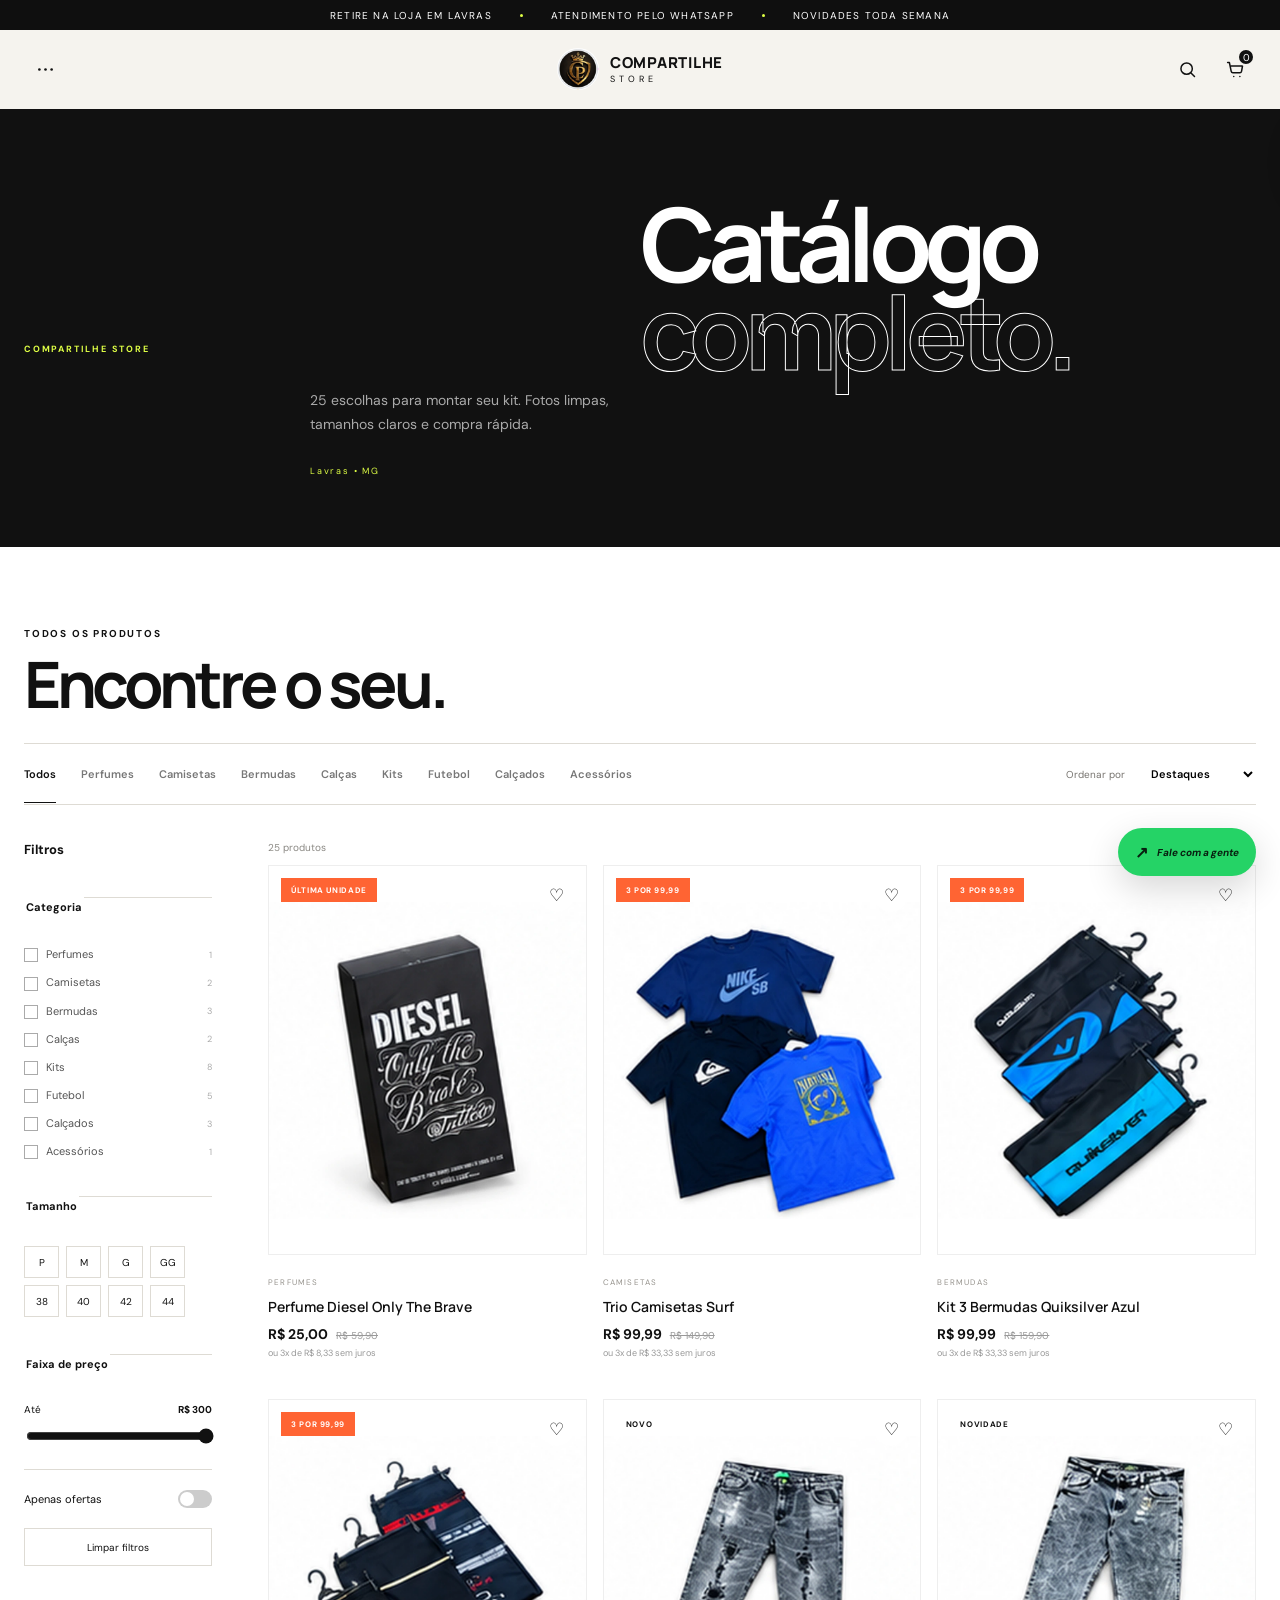
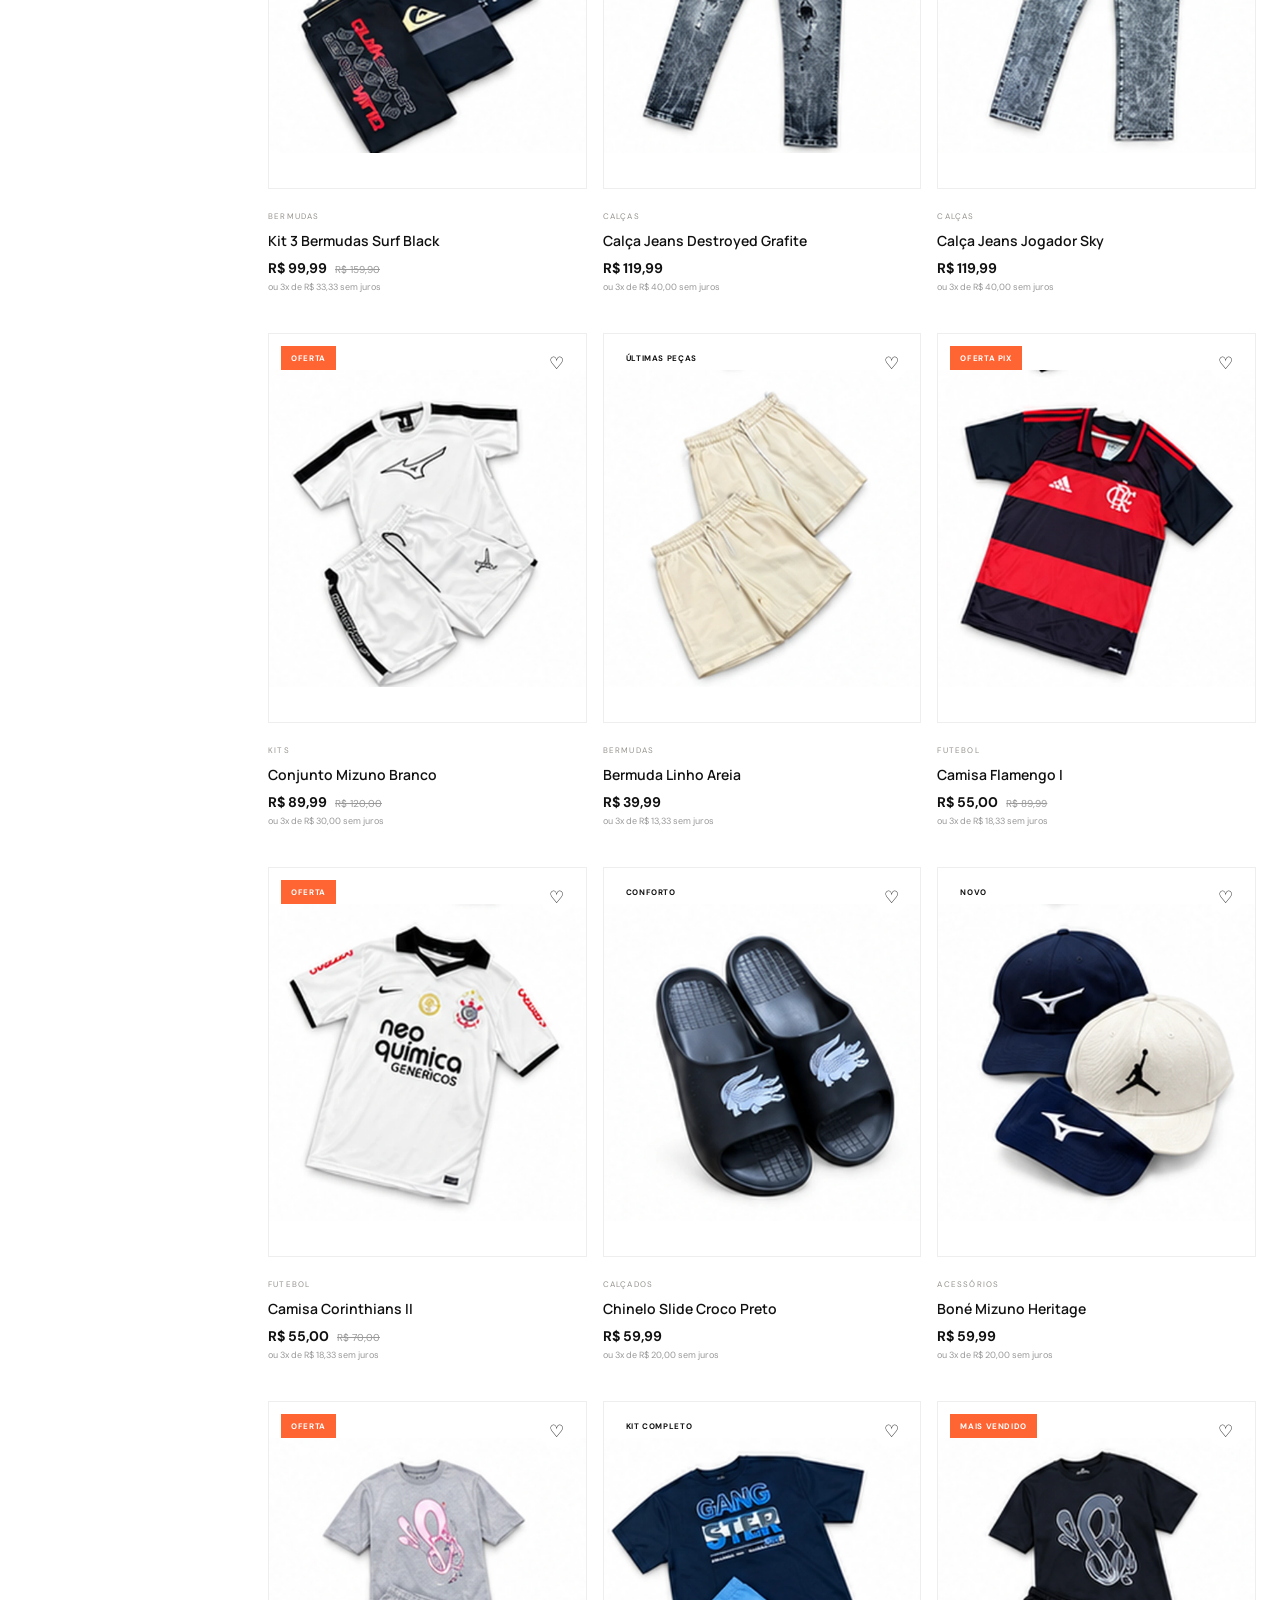
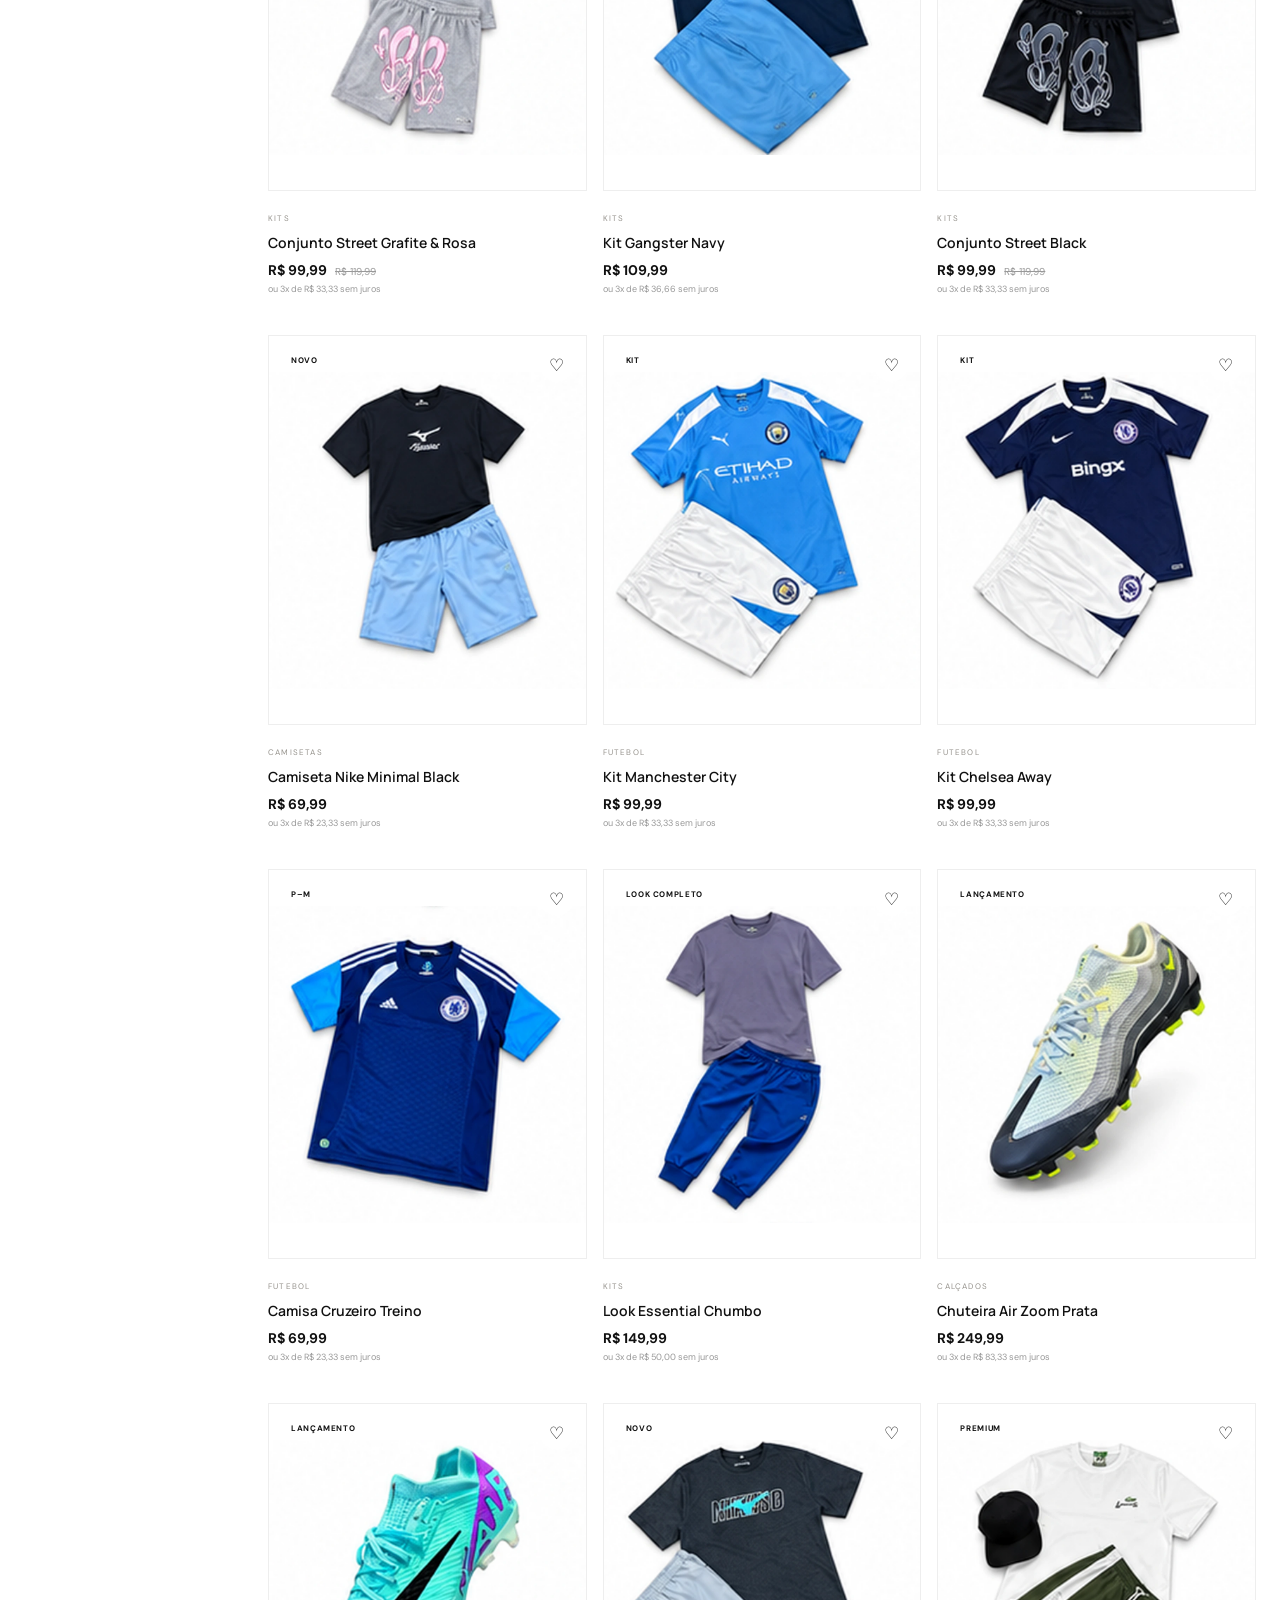
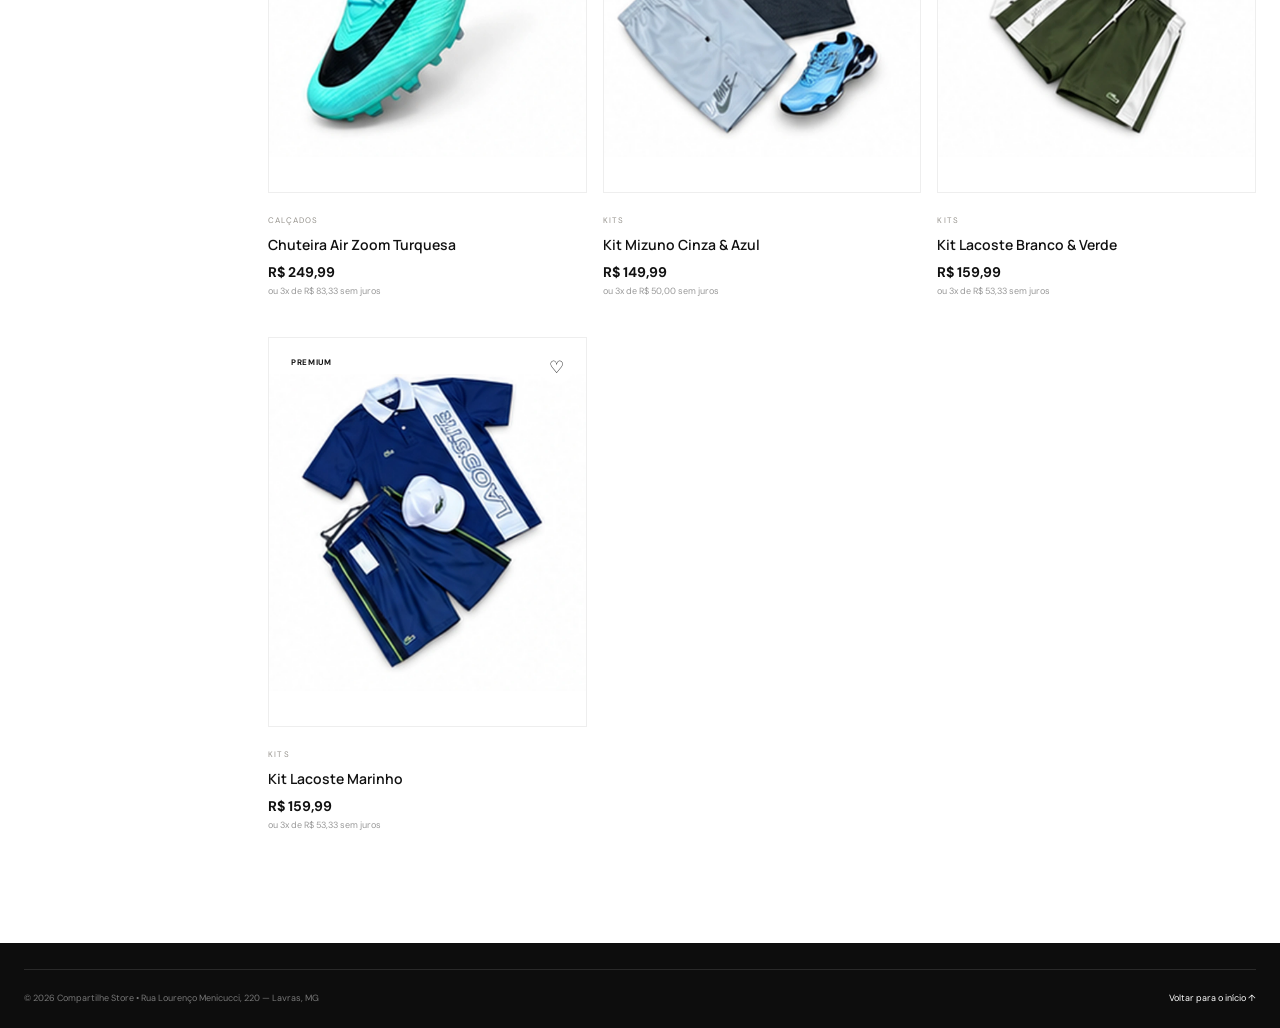
==== commit 0026b302: "Polish mobile arrows and responsive layouts" ====
--- a/catalogo.html
+++ b/catalogo.html
@@ -38,14 +38,14 @@
     </section>
   </main>
 
-  <footer class="footer footer--compact"><div class="shell footer__bottom"><span>© 2026 Compartilhe Store • Rua Lourenço Menicucci, 220 — Lavras, MG</span><a href="index.html">Voltar para o início ↑</a></div></footer>
-  <a class="whatsapp-float" href="https://wa.me/message/FGE5K6V6CN2TH1" target="_blank" rel="noreferrer" aria-label="Falar no WhatsApp"><span>↗</span><em>Fale com a gente</em></a>
+  <footer class="footer footer--compact"><div class="shell footer__bottom"><span>© 2026 Compartilhe Store • Rua Lourenço Menicucci, 220 — Lavras, MG</span><a href="index.html">Voltar para o início ↑︎</a></div></footer>
+  <a class="whatsapp-float" href="https://wa.me/message/FGE5K6V6CN2TH1" target="_blank" rel="noreferrer" aria-label="Falar no WhatsApp"><span>↗︎</span><em>Fale com a gente</em></a>
   <button class="mobile-cart-bar" id="mobileCartBar"><span><b id="mobileCartCount">0 itens</b><small>Ver carrinho</small></span><strong id="mobileCartTotal">R$ 0,00</strong></button>
 
   <div class="overlay" id="overlay"></div>
-  <aside class="cart-drawer" id="cartDrawer" aria-label="Carrinho de compras" aria-hidden="true"><div class="drawer-head"><div><span class="eyebrow">SEU CARRINHO</span><h2>Quase lá.</h2></div><button id="closeCart" aria-label="Fechar carrinho">×</button></div><div class="cart-items" id="cartItems"></div><div class="cart-empty" id="cartEmpty"><span>◇</span><h3>Seu carrinho está vazio</h3><p>Descubra o que acabou de chegar.</p><button class="btn btn--dark" id="keepShopping">Ver produtos</button></div><div class="cart-footer" id="cartFooter"><div class="free-shipping"><span>✓</span><p><b>Retirada grátis disponível</b><small>Combine o horário pelo WhatsApp</small></p></div><div class="subtotal"><span>Subtotal</span><b id="cartSubtotal">R$ 0,00</b></div><small>Frete e prazo calculados no checkout.</small><button class="btn btn--whatsapp" id="checkoutButton">Ir para checkout seguro <span>→</span></button><button class="continue-shopping" id="continueShopping">Continuar comprando</button></div></aside>
+  <aside class="cart-drawer" id="cartDrawer" aria-label="Carrinho de compras" aria-hidden="true"><div class="drawer-head"><div><span class="eyebrow">SEU CARRINHO</span><h2>Quase lá.</h2></div><button id="closeCart" aria-label="Fechar carrinho">×</button></div><div class="cart-items" id="cartItems"></div><div class="cart-empty" id="cartEmpty"><span>◇</span><h3>Seu carrinho está vazio</h3><p>Descubra o que acabou de chegar.</p><button class="btn btn--dark" id="keepShopping">Ver produtos</button></div><div class="cart-footer" id="cartFooter"><div class="free-shipping"><span>✓</span><p><b>Retirada grátis disponível</b><small>Combine o horário pelo WhatsApp</small></p></div><div class="subtotal"><span>Subtotal</span><b id="cartSubtotal">R$ 0,00</b></div><small>Frete e prazo calculados no checkout.</small><button class="btn btn--whatsapp" id="checkoutButton">Ir para checkout seguro <span>→︎</span></button><button class="continue-shopping" id="continueShopping">Continuar comprando</button></div></aside>
   <section class="product-modal" id="productModal" role="dialog" aria-modal="true" aria-hidden="true" aria-labelledby="modalProductName"><button class="modal-close" id="modalClose" aria-label="Fechar">×</button><div class="modal-product-image"><img id="modalImage" src="" alt=""><span id="modalBadge"></span></div><div class="modal-product-info"><span class="eyebrow" id="modalCategory"></span><h2 id="modalProductName"></h2><div class="modal-rating">★★★★★ <span>5.0 • produto da loja</span></div><div class="modal-price"><b id="modalPrice"></b><del id="modalOldPrice"></del><span id="modalInstallments"></span></div><p id="modalDescription"></p><div class="option-block"><div><b>Escolha o tamanho</b><button id="sizeGuide">Guia de tamanhos</button></div><div class="size-options" id="modalSizes"></div></div><div class="modal-actions"><button class="btn btn--dark" id="modalAdd">Adicionar ao carrinho</button><button class="modal-whatsapp" id="modalWhatsapp" aria-label="Perguntar no WhatsApp">WA</button></div><div class="modal-benefits"><span>✓ Retirada na loja</span><span>◇ Compra segura</span></div></div></section>
-  <nav class="mobile-menu" id="mobileMenu" aria-hidden="true"><div class="mobile-menu__head"><a class="brand" href="index.html"><img src="assets/logo.webp" alt=""><span><b>COMPARTILHE</b><small>STORE</small></span></a><button id="closeMenu">×</button></div><a href="index.html">Página inicial <span>→</span></a><a href="catalogo.html">Catálogo completo <span>→</span></a><a href="index.html#categorias">Categorias <span>→</span></a><a href="index.html#sobre">A loja <span>→</span></a><div><small>PRECISA DE AJUDA?</small><a href="https://wa.me/message/FGE5K6V6CN2TH1" target="_blank" rel="noreferrer">Chamar no WhatsApp ↗</a></div></nav>
+  <nav class="mobile-menu" id="mobileMenu" aria-hidden="true"><div class="mobile-menu__head"><a class="brand" href="index.html"><img src="assets/logo.webp" alt=""><span><b>COMPARTILHE</b><small>STORE</small></span></a><button id="closeMenu">×</button></div><a href="index.html">Página inicial <span>→︎</span></a><a href="catalogo.html">Catálogo completo <span>→︎</span></a><a href="index.html#categorias">Categorias <span>→︎</span></a><a href="index.html#sobre">A loja <span>→︎</span></a><div><small>PRECISA DE AJUDA?</small><a href="https://wa.me/message/FGE5K6V6CN2TH1" target="_blank" rel="noreferrer">Chamar no WhatsApp ↗︎</a></div></nav>
   <div class="toast" id="toast" role="status" aria-live="polite"><span>✓</span><p><b>Produto adicionado</b><small id="toastText"></small></p></div>
   <script src="app.js"></script>
 </body>
--- a/styles.css
+++ b/styles.css
@@ -36,3 +36,57 @@
 .hero__copy .hero__card{position:relative;right:auto;bottom:auto;width:max-content;max-width:min(100%,250px);padding:13px 16px;margin-top:22px;background:#171717;color:#fff}
 .hero__copy .hero__card b{font-size:14px;margin:7px 0 0}
 .hero__copy .hero__card button{padding:9px 0 0;font-size:9px}
+
+/* Keep directional marks in text presentation (not Apple emoji glyphs). */
+.text-link span,.whatsapp-float>span,.mobile-menu>a span,
+.delivery-tabs i,.summary-help>a{font-family:"Segoe UI Symbol",Arial,sans-serif;font-variant-emoji:text}
+
+/* Responsive finishing: preserve readable spacing and prevent sideways page drift. */
+html,body{max-width:100%;overflow-x:clip}
+body{font-variant-emoji:text}
+img,svg{max-width:100%}
+button,a,input,select{touch-action:manipulation}
+.icon-btn{flex:0 0 42px}
+.category-card img{background:#fff}
+.product-info{min-width:0}
+.product-name{overflow-wrap:anywhere}
+@media(max-width:1050px){
+  .hero{min-height:0}
+  .hero__grid{min-height:0}
+  .hero__visual{min-height:430px}
+  .category-grid{grid-template-rows:clamp(210px,27vw,260px) clamp(210px,27vw,260px)}
+  .product-media{height:clamp(280px,38vw,390px)}
+  .benefits article{padding-inline:14px}
+}
+@media(max-width:760px){
+  .hero{padding-top:24px}
+  .hero__grid{gap:26px}
+  .hero__copy .hero__card{width:min(100%,260px);max-width:100%;margin-top:22px}
+  .hero__visual{height:clamp(360px,112vw,500px);min-height:0}
+  .hero__image img{object-position:center 24%}
+  .category-grid{margin-left:-14px;padding-left:14px;gap:12px}
+  .category-card,.category-card--large{min-width:min(82vw,380px);height:clamp(370px,112vw,460px)}
+  .category-card img{padding:18px 20px 60px}
+  .product-media{height:clamp(190px,58vw,250px)}
+  .product-info{padding-top:11px}
+  .product-category{font-size:8px}
+  .product-price{flex-wrap:wrap;gap:5px}
+  .product-installments{font-size:8px}
+  .whatsapp-float{bottom:84px}
+  .mobile-cart-bar{padding-inline:15px}
+}
+@media(max-width:390px){
+  .hero h1{font-size:clamp(42px,12.5vw,48px)}
+  .hero__actions{gap:15px}
+  .hero__visual{height:clamp(340px,105vw,410px)}
+  .benefits article{gap:8px;padding:14px 6px!important}
+  .benefit-icon{width:29px;height:29px;flex:0 0 29px}
+  .category-card,.category-card--large{min-width:86vw;height:390px}
+  .category-card span{left:18px;right:18px;bottom:18px}
+  .product-grid{gap:24px 8px}
+  .product-media{height:clamp(170px,54vw,210px)}
+  .product-badge{left:7px;top:7px;padding:6px 7px;font-size:7px}
+  .wishlist{right:7px;top:7px;width:30px;height:30px}
+  .quick-add{left:7px;right:7px;bottom:7px}
+  .footer__grid{gap:32px 14px}
+}
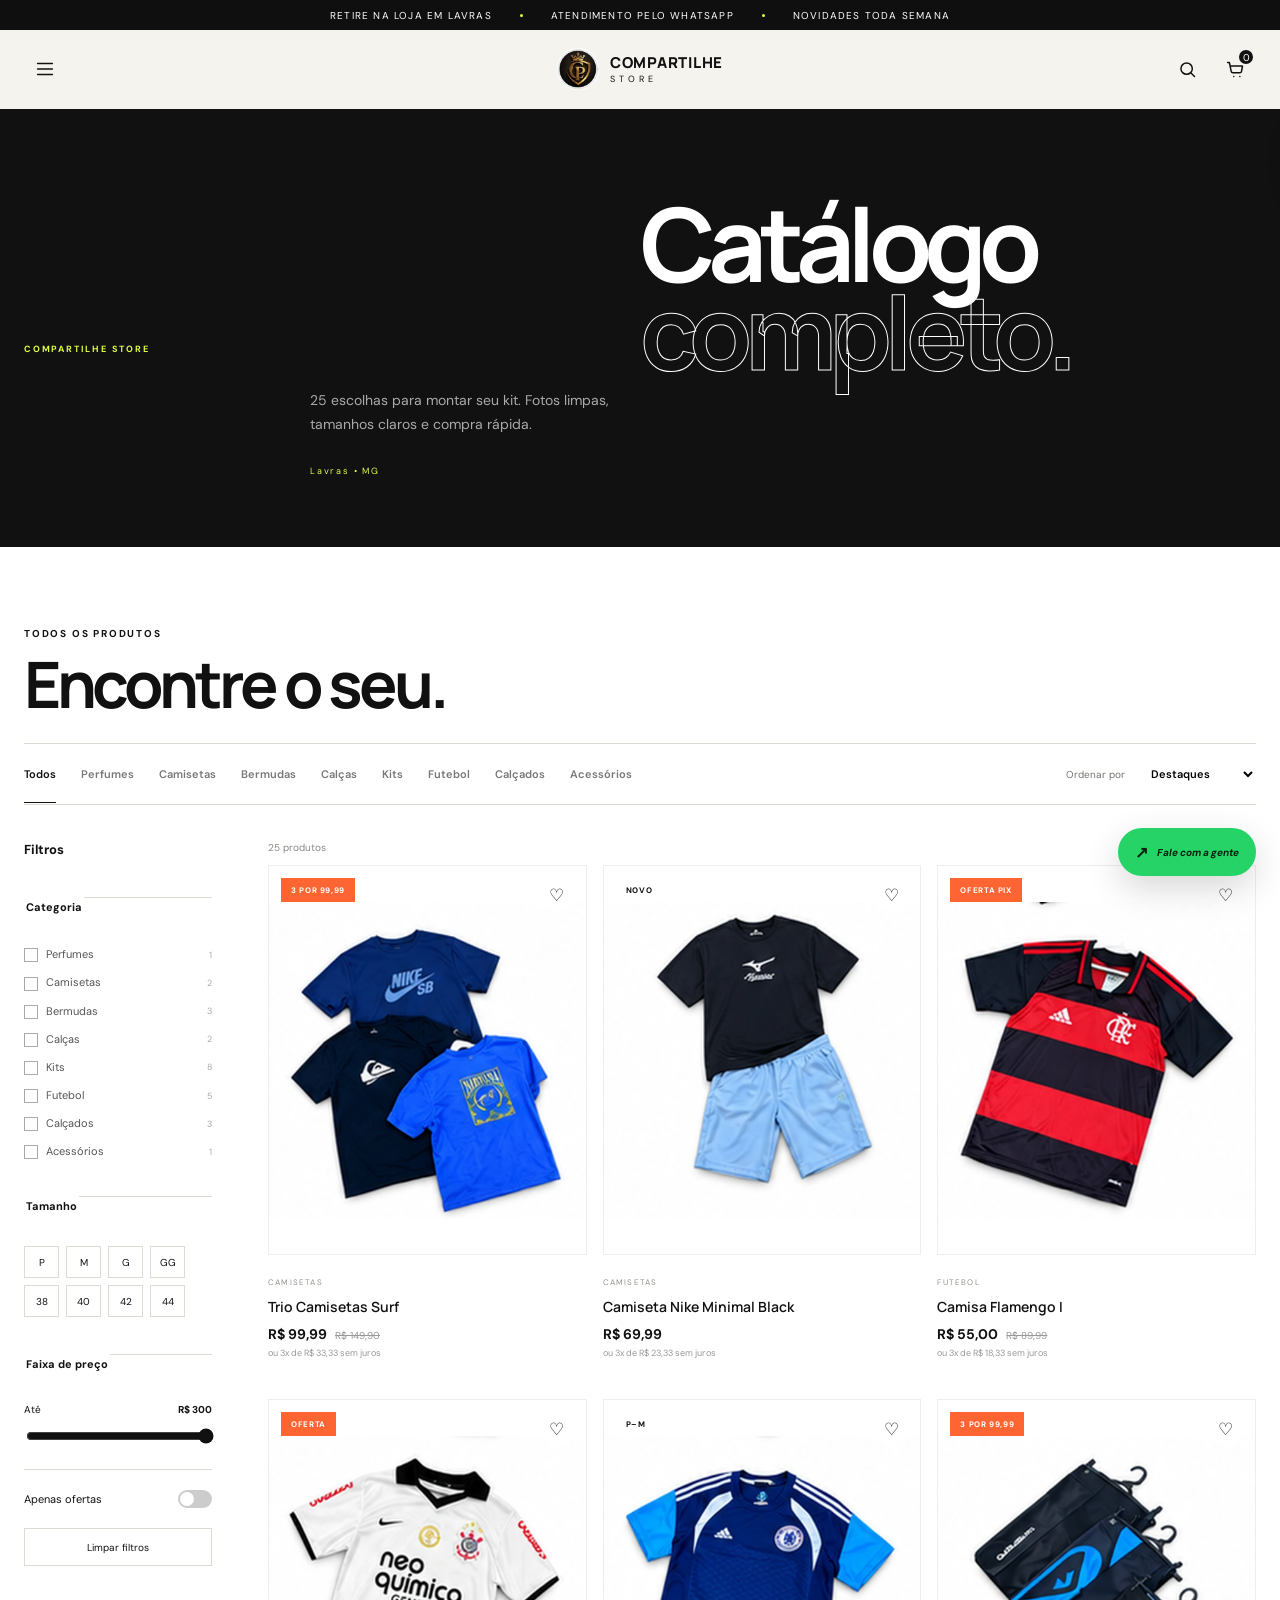
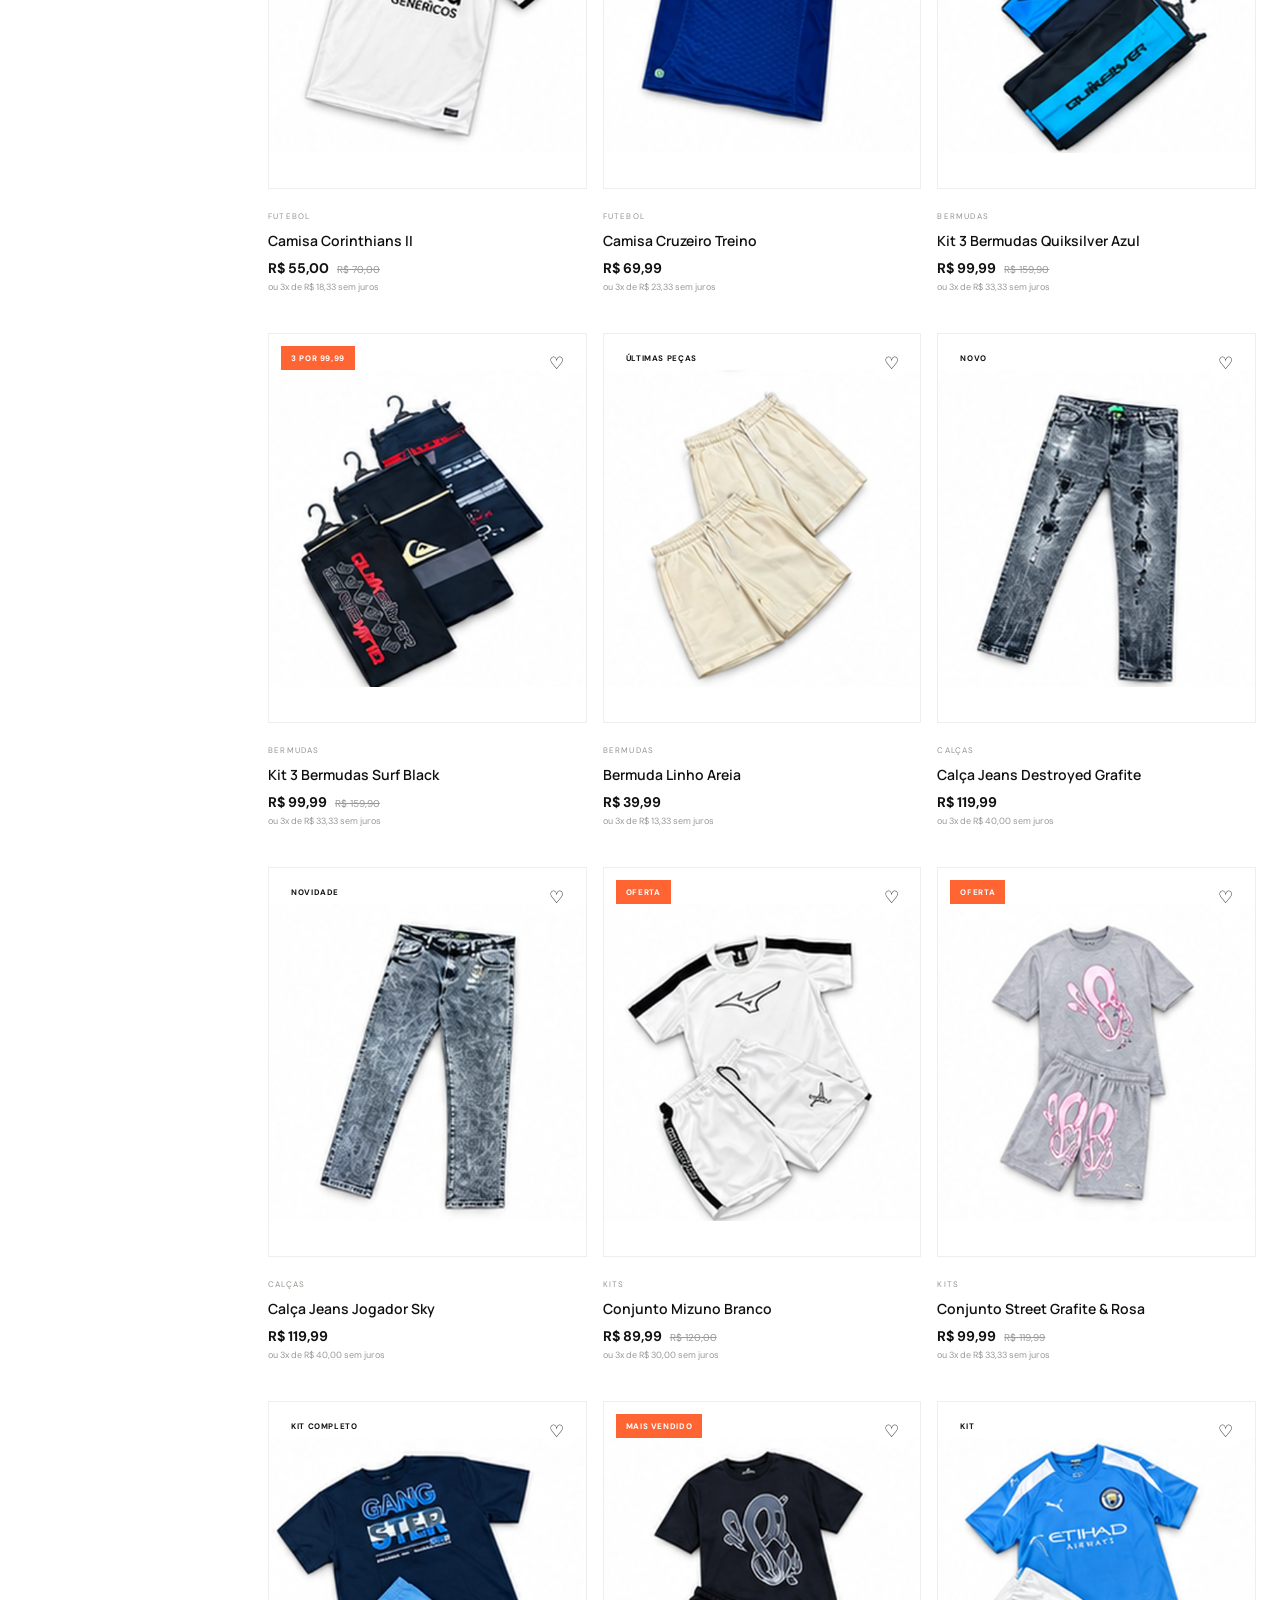
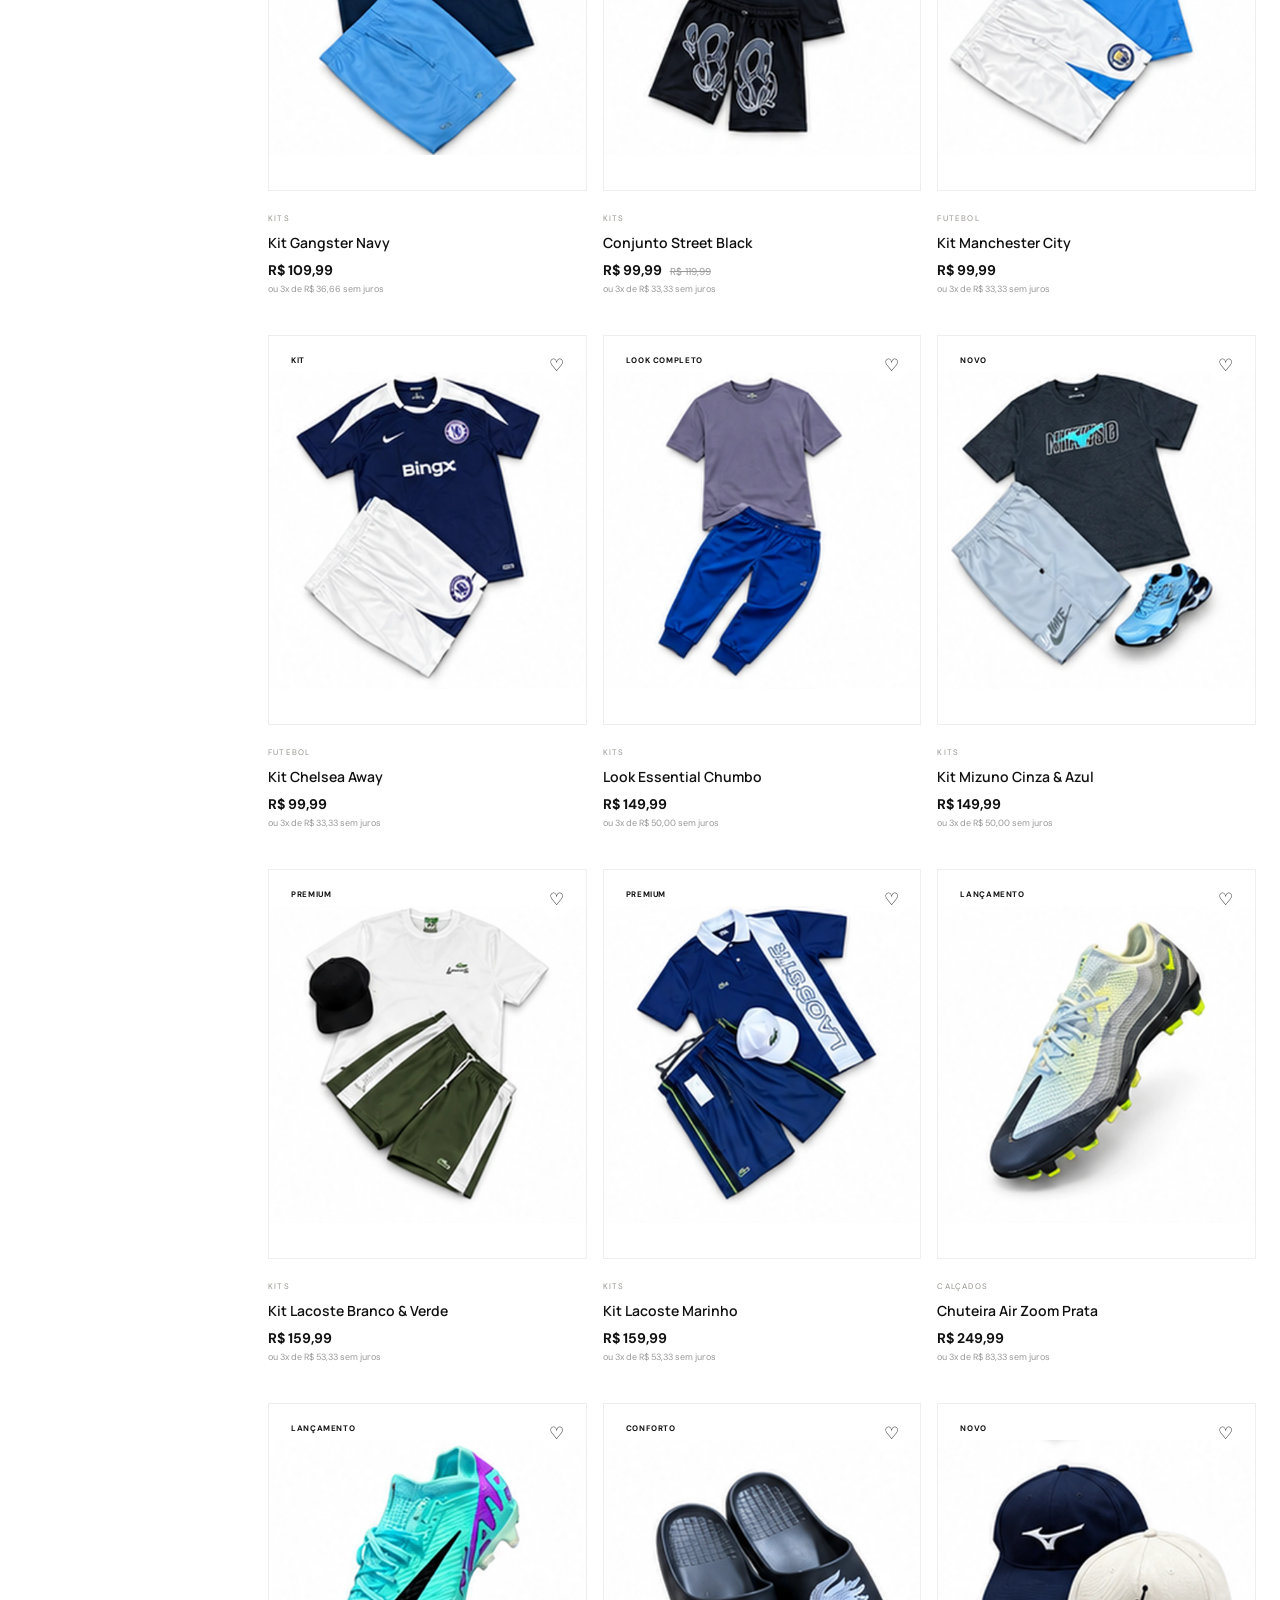
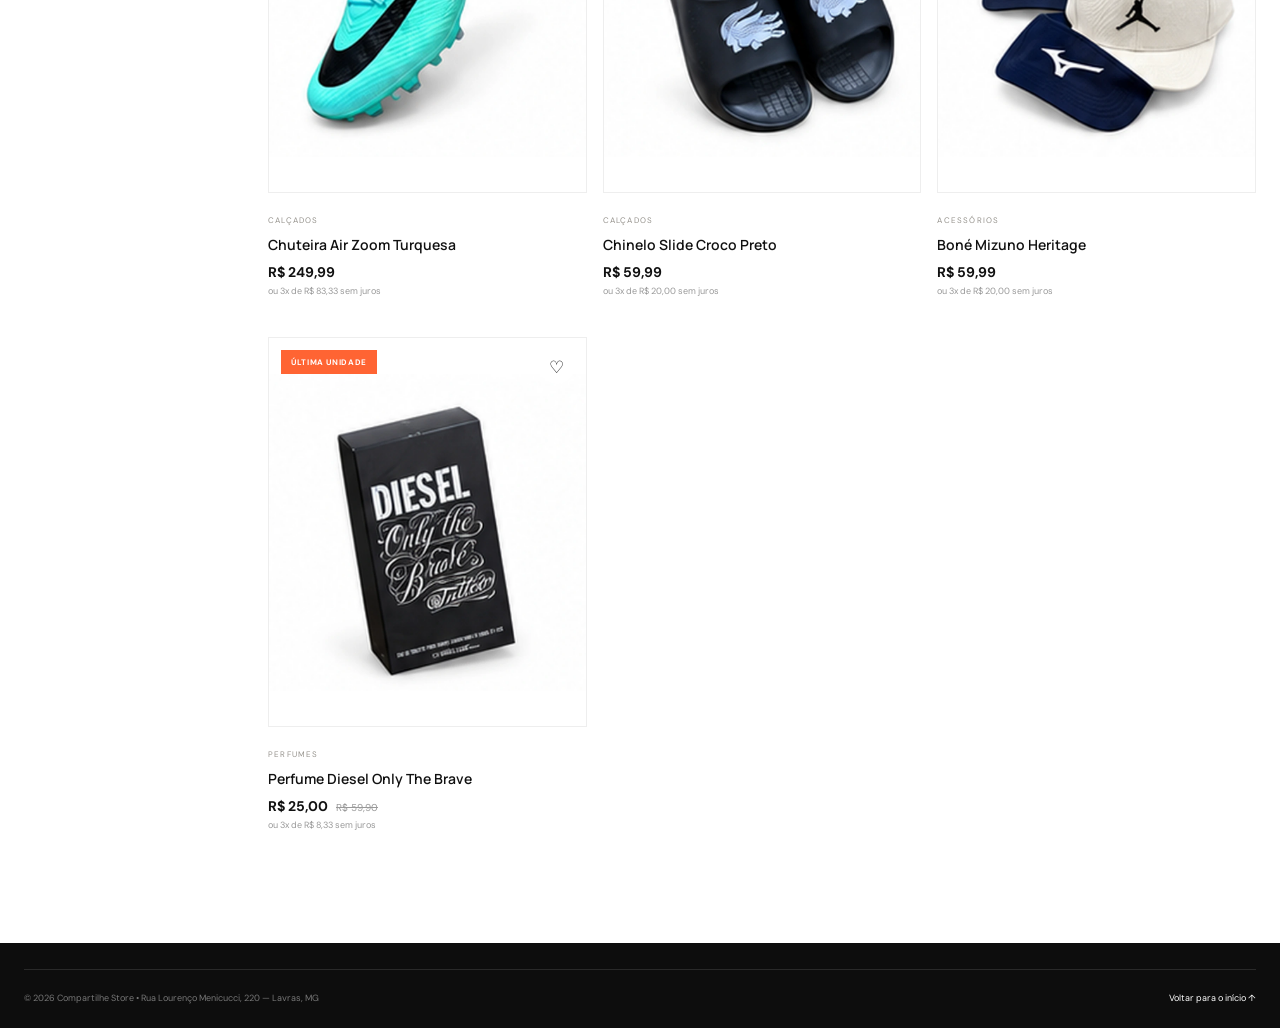
==== commit 2ad9d2bd: "Refine mobile menu and featured product card" ====
--- a/catalogo.html
+++ b/catalogo.html
@@ -14,7 +14,7 @@
   <div class="announcement"><div class="shell announcement__inner"><span>Retire na loja em Lavras</span><i></i><span>Atendimento pelo WhatsApp</span><i></i><span>Novidades toda semana</span></div></div>
   <header class="site-header" id="inicio">
     <div class="shell nav">
-      <button class="icon-btn menu-btn" id="menuBtn" aria-label="Abrir menu"><svg class="dots-icon" viewBox="0 0 24 24"><circle cx="5" cy="12" r="1.5"/><circle cx="12" cy="12" r="1.5"/><circle cx="19" cy="12" r="1.5"/></svg></button>
+      <button class="icon-btn menu-btn" id="menuBtn" aria-label="Abrir menu"><svg class="menu-icon" viewBox="0 0 24 24" aria-hidden="true"><path d="M4 6h16M4 12h16M4 18h16"/></svg></button>
       <a class="brand" href="index.html" aria-label="Compartilhe Store — início"><img src="assets/logo.webp" alt=""><span><b>COMPARTILHE</b><small>STORE</small></span></a>
       <div class="nav-actions"><button class="icon-btn search-toggle" id="searchToggle" aria-label="Buscar"><svg viewBox="0 0 24 24"><circle cx="11" cy="11" r="6.5"/><path d="m16 16 4 4"/></svg></button><button class="icon-btn cart-toggle" id="cartToggle" aria-label="Abrir carrinho"><svg viewBox="0 0 24 24"><path d="M3 4h2l2.1 10.2a2 2 0 0 0 2 1.6h7.8a2 2 0 0 0 2-1.6L20 8H7M10 20h.01M17 20h.01"/></svg><span class="cart-count" id="cartCount">0</span></button></div>
     </div>
--- a/styles.css
+++ b/styles.css
@@ -90,3 +90,17 @@
   .quick-add{left:7px;right:7px;bottom:7px}
   .footer__grid{gap:32px 14px}
 }
+
+/* Preserve the top of portrait hero photos so the model’s head stays in frame. */
+.hero__image img{object-position:center top}
+
+/* Clear, familiar three-line control and a more descriptive featured-product card. */
+.menu-btn .menu-icon{width:22px;height:22px;stroke-width:1.8}
+.hero__copy .hero__card{max-width:min(100%,310px);padding:16px 18px;border-left:2px solid var(--lime)}
+.hero__card-label{display:flex;align-items:center;gap:7px;color:var(--lime);font-size:8px;font-weight:700;letter-spacing:.14em}
+.hero__card-label svg{width:14px;height:14px;fill:none;stroke:currentColor;stroke-width:1.6;stroke-linejoin:round}
+.hero__copy .hero__card b{font-size:15px;line-height:1.2;margin:8px 0 0}
+.hero__card-note{margin-top:5px;color:#c9c9c9;font-size:9px;line-height:1.45}
+.hero__copy .hero__card button{display:flex;align-items:center;justify-content:space-between;gap:14px;width:100%;margin-top:11px;padding:10px 0 0;border:0;border-top:1px solid rgba(255,255,255,.18);background:transparent;color:#fff;font-size:9px;font-weight:700;text-align:left}
+.hero__card button svg{width:15px;height:15px;fill:none;stroke:var(--lime);stroke-width:1.8;stroke-linecap:round;stroke-linejoin:round;transition:transform .2s}
+.hero__card button:hover svg{transform:translateX(3px)}
